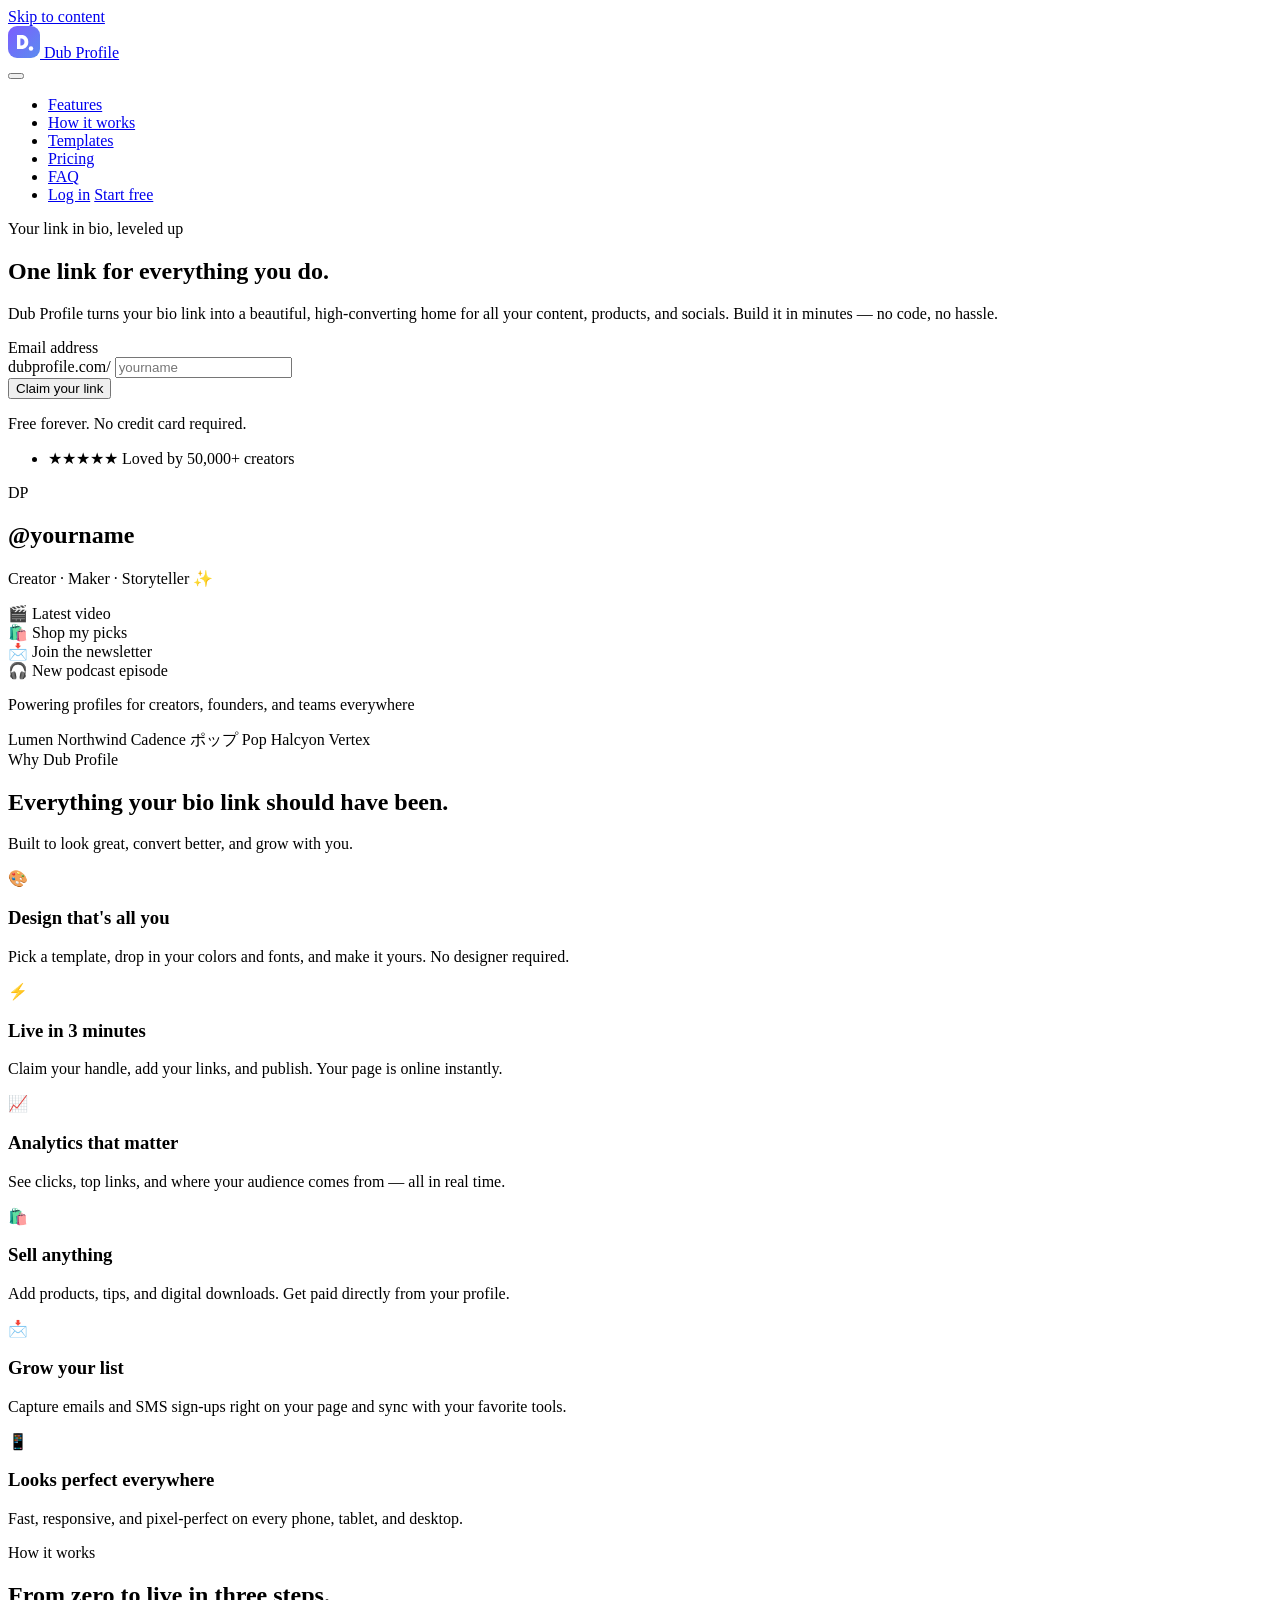
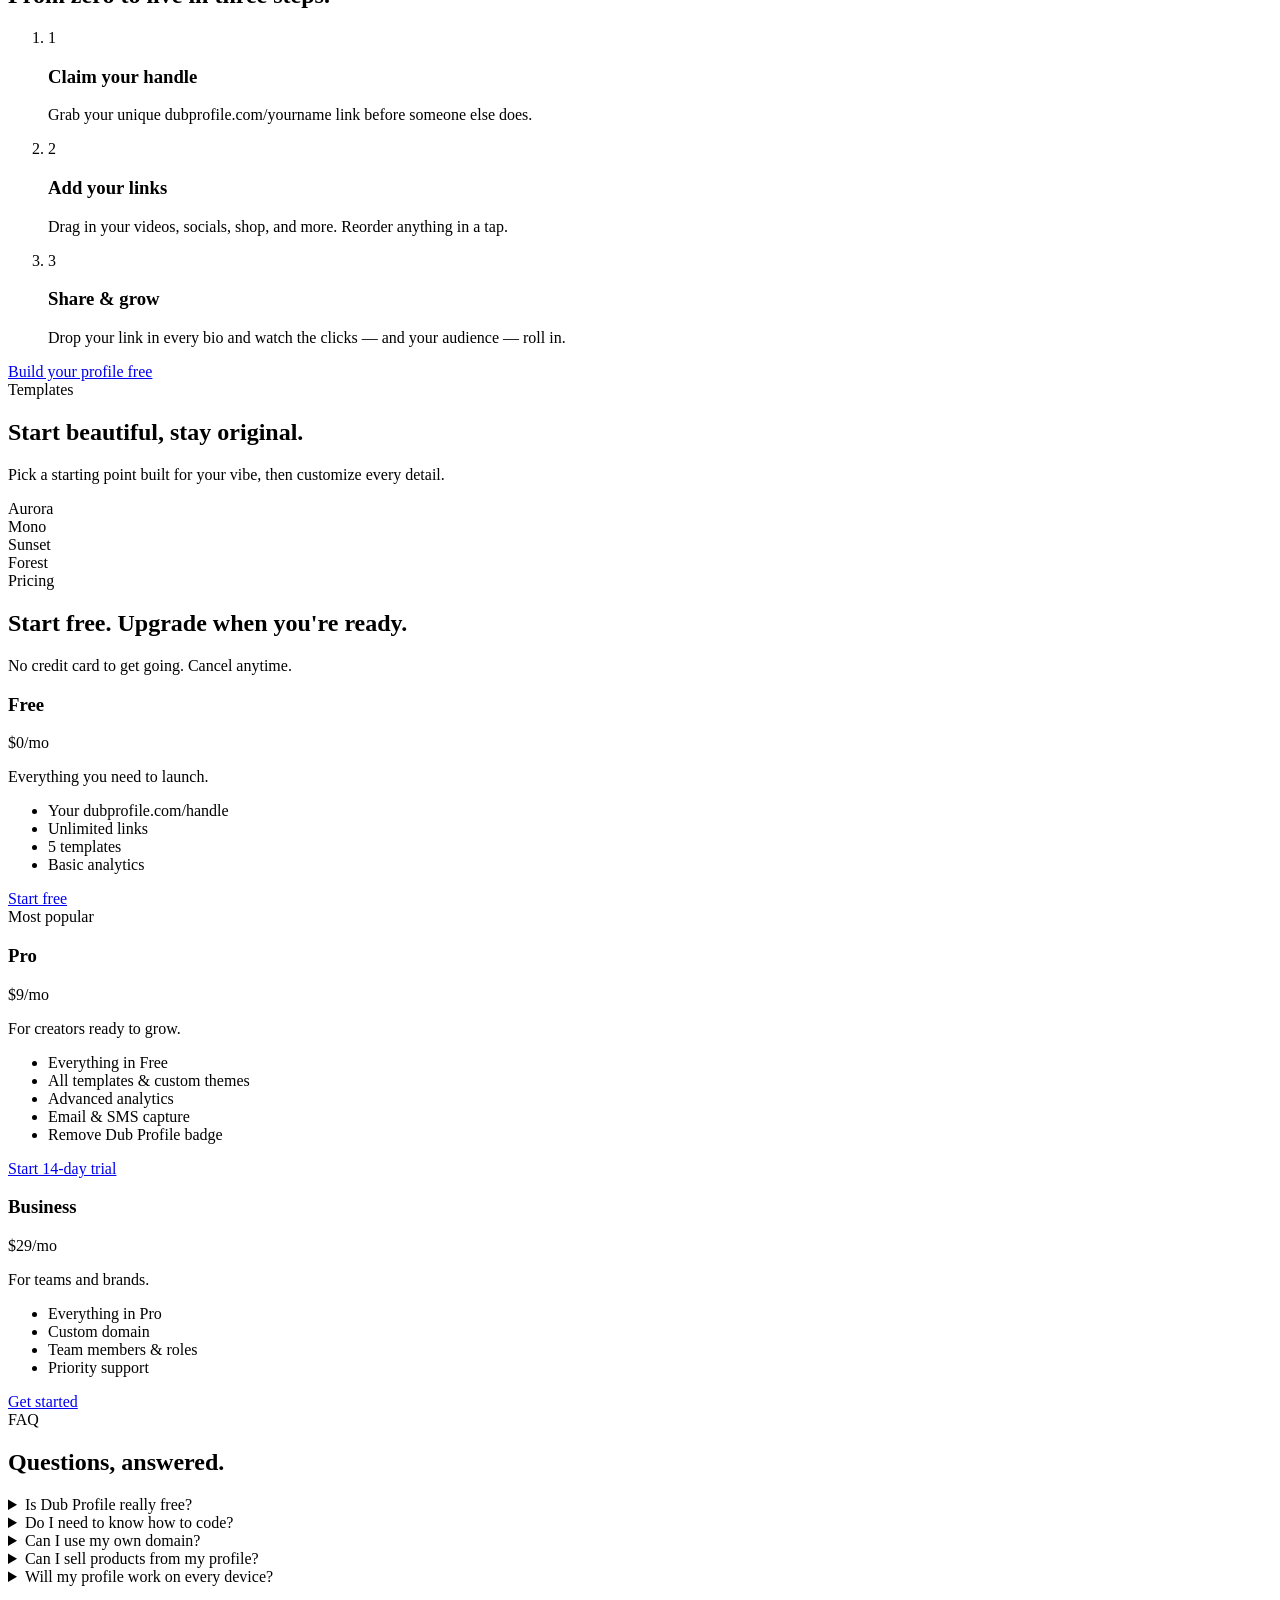
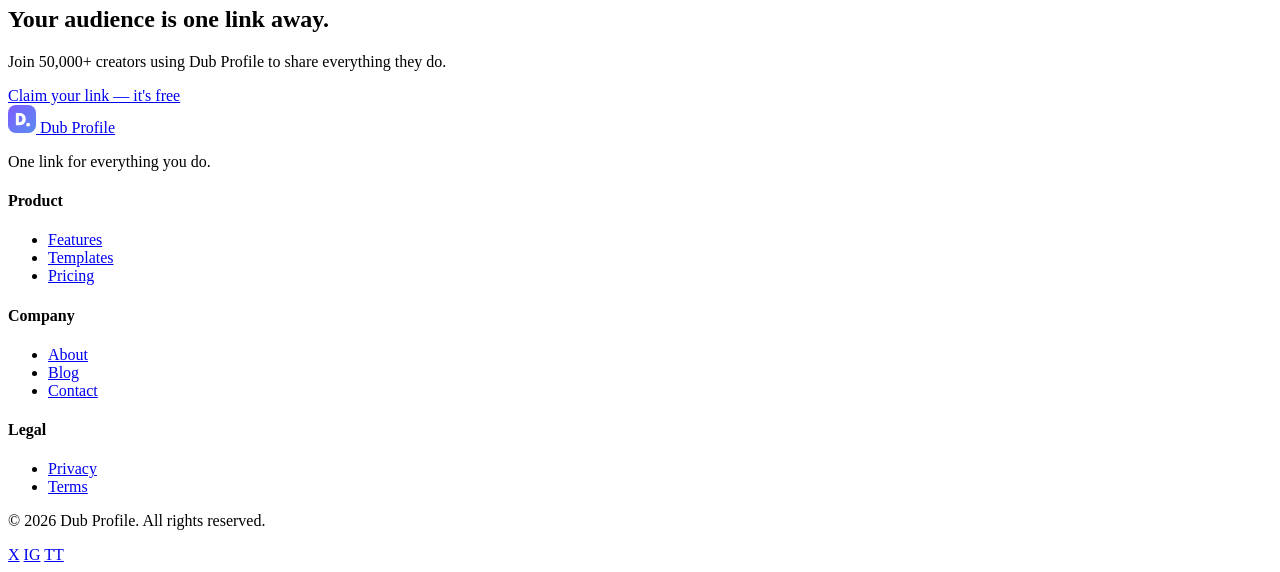
==== index.html @ aa51bda1 "Add initial landing page scaffold for Dub Profile" ====
<!DOCTYPE html>
<html lang="en">
<head>
  <meta charset="UTF-8" />
  <meta name="viewport" content="width=device-width, initial-scale=1.0" />
  <title>Dub Profile — One link for everything you do</title>
  <meta name="description" content="Dub Profile is the link-in-bio that does more. Build a beautiful, shareable profile page in minutes, connect all your links, and grow your audience. Start free." />

  <!-- Open Graph / social sharing -->
  <meta property="og:type" content="website" />
  <meta property="og:title" content="Dub Profile — One link for everything you do" />
  <meta property="og:description" content="Build a beautiful, shareable profile page in minutes. Connect all your links, and grow your audience. Start free." />
  <meta property="og:url" content="https://dubprofile.com" />
  <meta property="og:site_name" content="Dub Profile" />
  <meta name="twitter:card" content="summary_large_image" />
  <meta name="twitter:title" content="Dub Profile — One link for everything you do" />
  <meta name="twitter:description" content="Build a beautiful, shareable profile page in minutes. Start free." />
  <meta name="theme-color" content="#7c5cff" />

  <link rel="icon" href="assets/favicon.svg" type="image/svg+xml" />
  <link rel="preconnect" href="https://fonts.googleapis.com" />
  <link rel="stylesheet" href="styles.css" />
</head>
<body>
  <a class="skip-link" href="#main">Skip to content</a>

  <!-- ===== Header ===== -->
  <header class="site-header" id="top">
    <div class="container header-inner">
      <a href="#top" class="brand" aria-label="Dub Profile home">
        <span class="brand-mark" aria-hidden="true">
          <svg viewBox="0 0 32 32" width="32" height="32" role="img" aria-hidden="true">
            <rect width="32" height="32" rx="9" fill="url(#g)"></rect>
            <path d="M9 9h4.4c4.1 0 6.9 2.7 6.9 7s-2.8 7-6.9 7H9V9zm4.2 10.6c2 0 3.3-1.4 3.3-3.6s-1.3-3.6-3.3-3.6h-.8v7.2h.8z" fill="#fff"></path>
            <circle cx="23" cy="22.5" r="2.2" fill="#fff"></circle>
            <defs>
              <linearGradient id="g" x1="0" y1="0" x2="32" y2="32" gradientUnits="userSpaceOnUse">
                <stop stop-color="#7c5cff"></stop>
                <stop offset="1" stop-color="#5b8def"></stop>
              </linearGradient>
            </defs>
          </svg>
        </span>
        <span class="brand-name">Dub Profile</span>
      </a>

      <nav class="main-nav" aria-label="Primary">
        <button class="nav-toggle" aria-expanded="false" aria-controls="nav-menu" aria-label="Toggle navigation">
          <span></span><span></span><span></span>
        </button>
        <ul id="nav-menu" class="nav-menu">
          <li><a href="#features">Features</a></li>
          <li><a href="#how">How it works</a></li>
          <li><a href="#templates">Templates</a></li>
          <li><a href="#pricing">Pricing</a></li>
          <li><a href="#faq">FAQ</a></li>
          <li class="nav-cta-group">
            <a href="#" class="btn btn-ghost">Log in</a>
            <a href="#signup" class="btn btn-primary">Start free</a>
          </li>
        </ul>
      </nav>
    </div>
  </header>

  <main id="main">
    <!-- ===== Hero ===== -->
    <section class="hero">
      <div class="container hero-grid">
        <div class="hero-copy">
          <span class="eyebrow">Your link in bio, leveled up</span>
          <h1>One link for <span class="grad-text">everything</span> you do.</h1>
          <p class="lead">
            Dub Profile turns your bio link into a beautiful, high-converting home
            for all your content, products, and socials. Build it in minutes —
            no code, no hassle.
          </p>

          <form class="hero-form" id="signup" novalidate>
            <label class="visually-hidden" for="hero-email">Email address</label>
            <div class="field-group">
              <span class="field-prefix">dubprofile.com/</span>
              <input id="hero-username" name="username" type="text" inputmode="text"
                     autocomplete="username" placeholder="yourname" aria-label="Choose your username" />
            </div>
            <button class="btn btn-primary btn-lg" type="submit">Claim your link</button>
            <p class="form-note" data-form-note role="status" aria-live="polite">Free forever. No credit card required.</p>
          </form>

          <ul class="hero-trust">
            <li>★★★★★ <span>Loved by 50,000+ creators</span></li>
          </ul>
        </div>

        <!-- Phone mockup -->
        <div class="hero-visual" aria-hidden="true">
          <div class="phone">
            <div class="phone-screen">
              <div class="profile-card">
                <div class="profile-avatar">DP</div>
                <h2 class="profile-name">@yourname</h2>
                <p class="profile-bio">Creator · Maker · Storyteller ✨</p>
                <div class="profile-socials">
                  <span></span><span></span><span></span><span></span>
                </div>
                <div class="profile-links">
                  <div class="profile-link">🎬 Latest video</div>
                  <div class="profile-link">🛍️ Shop my picks</div>
                  <div class="profile-link">📩 Join the newsletter</div>
                  <div class="profile-link">🎧 New podcast episode</div>
                </div>
              </div>
            </div>
          </div>
          <div class="blob blob-1"></div>
          <div class="blob blob-2"></div>
        </div>
      </div>
    </section>

    <!-- ===== Logos / social proof ===== -->
    <section class="logos">
      <div class="container">
        <p class="logos-label">Powering profiles for creators, founders, and teams everywhere</p>
        <div class="logos-row">
          <span class="logo-item">Lumen</span>
          <span class="logo-item">Northwind</span>
          <span class="logo-item">Cadence</span>
          <span class="logo-item">ポップ Pop</span>
          <span class="logo-item">Halcyon</span>
          <span class="logo-item">Vertex</span>
        </div>
      </div>
    </section>

    <!-- ===== Features ===== -->
    <section class="features section" id="features">
      <div class="container">
        <div class="section-head">
          <span class="eyebrow">Why Dub Profile</span>
          <h2>Everything your bio link should have been.</h2>
          <p class="section-sub">Built to look great, convert better, and grow with you.</p>
        </div>

        <div class="feature-grid">
          <article class="feature-card">
            <div class="feature-icon">🎨</div>
            <h3>Design that's all you</h3>
            <p>Pick a template, drop in your colors and fonts, and make it yours. No designer required.</p>
          </article>
          <article class="feature-card">
            <div class="feature-icon">⚡</div>
            <h3>Live in 3 minutes</h3>
            <p>Claim your handle, add your links, and publish. Your page is online instantly.</p>
          </article>
          <article class="feature-card">
            <div class="feature-icon">📈</div>
            <h3>Analytics that matter</h3>
            <p>See clicks, top links, and where your audience comes from — all in real time.</p>
          </article>
          <article class="feature-card">
            <div class="feature-icon">🛍️</div>
            <h3>Sell anything</h3>
            <p>Add products, tips, and digital downloads. Get paid directly from your profile.</p>
          </article>
          <article class="feature-card">
            <div class="feature-icon">📩</div>
            <h3>Grow your list</h3>
            <p>Capture emails and SMS sign-ups right on your page and sync with your favorite tools.</p>
          </article>
          <article class="feature-card">
            <div class="feature-icon">📱</div>
            <h3>Looks perfect everywhere</h3>
            <p>Fast, responsive, and pixel-perfect on every phone, tablet, and desktop.</p>
          </article>
        </div>
      </div>
    </section>

    <!-- ===== How it works ===== -->
    <section class="how section" id="how">
      <div class="container">
        <div class="section-head">
          <span class="eyebrow">How it works</span>
          <h2>From zero to live in three steps.</h2>
        </div>

        <ol class="steps">
          <li class="step">
            <div class="step-num">1</div>
            <h3>Claim your handle</h3>
            <p>Grab your unique dubprofile.com/yourname link before someone else does.</p>
          </li>
          <li class="step">
            <div class="step-num">2</div>
            <h3>Add your links</h3>
            <p>Drag in your videos, socials, shop, and more. Reorder anything in a tap.</p>
          </li>
          <li class="step">
            <div class="step-num">3</div>
            <h3>Share &amp; grow</h3>
            <p>Drop your link in every bio and watch the clicks — and your audience — roll in.</p>
          </li>
        </ol>

        <div class="how-cta">
          <a href="#signup" class="btn btn-primary btn-lg">Build your profile free</a>
        </div>
      </div>
    </section>

    <!-- ===== Templates ===== -->
    <section class="templates section" id="templates">
      <div class="container">
        <div class="section-head">
          <span class="eyebrow">Templates</span>
          <h2>Start beautiful, stay original.</h2>
          <p class="section-sub">Pick a starting point built for your vibe, then customize every detail.</p>
        </div>

        <div class="template-grid">
          <div class="template-card template-aurora">
            <div class="template-preview">
              <div class="t-avatar"></div>
              <div class="t-bar"></div><div class="t-bar"></div><div class="t-bar"></div>
            </div>
            <span class="template-name">Aurora</span>
          </div>
          <div class="template-card template-mono">
            <div class="template-preview">
              <div class="t-avatar"></div>
              <div class="t-bar"></div><div class="t-bar"></div><div class="t-bar"></div>
            </div>
            <span class="template-name">Mono</span>
          </div>
          <div class="template-card template-sunset">
            <div class="template-preview">
              <div class="t-avatar"></div>
              <div class="t-bar"></div><div class="t-bar"></div><div class="t-bar"></div>
            </div>
            <span class="template-name">Sunset</span>
          </div>
          <div class="template-card template-forest">
            <div class="template-preview">
              <div class="t-avatar"></div>
              <div class="t-bar"></div><div class="t-bar"></div><div class="t-bar"></div>
            </div>
            <span class="template-name">Forest</span>
          </div>
        </div>
      </div>
    </section>

    <!-- ===== Pricing ===== -->
    <section class="pricing section" id="pricing">
      <div class="container">
        <div class="section-head">
          <span class="eyebrow">Pricing</span>
          <h2>Start free. Upgrade when you're ready.</h2>
          <p class="section-sub">No credit card to get going. Cancel anytime.</p>
        </div>

        <div class="price-grid">
          <article class="price-card">
            <h3 class="price-name">Free</h3>
            <p class="price-amount"><span class="price-currency">$</span>0<span class="price-period">/mo</span></p>
            <p class="price-tag">Everything you need to launch.</p>
            <ul class="price-features">
              <li>Your dubprofile.com/handle</li>
              <li>Unlimited links</li>
              <li>5 templates</li>
              <li>Basic analytics</li>
            </ul>
            <a href="#signup" class="btn btn-outline btn-block">Start free</a>
          </article>

          <article class="price-card price-card--featured">
            <span class="price-badge">Most popular</span>
            <h3 class="price-name">Pro</h3>
            <p class="price-amount"><span class="price-currency">$</span>9<span class="price-period">/mo</span></p>
            <p class="price-tag">For creators ready to grow.</p>
            <ul class="price-features">
              <li>Everything in Free</li>
              <li>All templates &amp; custom themes</li>
              <li>Advanced analytics</li>
              <li>Email &amp; SMS capture</li>
              <li>Remove Dub Profile badge</li>
            </ul>
            <a href="#signup" class="btn btn-primary btn-block">Start 14-day trial</a>
          </article>

          <article class="price-card">
            <h3 class="price-name">Business</h3>
            <p class="price-amount"><span class="price-currency">$</span>29<span class="price-period">/mo</span></p>
            <p class="price-tag">For teams and brands.</p>
            <ul class="price-features">
              <li>Everything in Pro</li>
              <li>Custom domain</li>
              <li>Team members &amp; roles</li>
              <li>Priority support</li>
            </ul>
            <a href="#signup" class="btn btn-outline btn-block">Get started</a>
          </article>
        </div>
      </div>
    </section>

    <!-- ===== FAQ ===== -->
    <section class="faq section" id="faq">
      <div class="container narrow">
        <div class="section-head">
          <span class="eyebrow">FAQ</span>
          <h2>Questions, answered.</h2>
        </div>

        <div class="accordion">
          <details class="accordion-item">
            <summary>Is Dub Profile really free?</summary>
            <div class="accordion-body"><p>Yes. The Free plan is free forever and includes everything you need to publish a profile and start sharing your links. Upgrade only if you want advanced features.</p></div>
          </details>
          <details class="accordion-item">
            <summary>Do I need to know how to code?</summary>
            <div class="accordion-body"><p>Not at all. Dub Profile is fully visual — pick a template, add your links, and publish. If you can use social media, you can build a profile.</p></div>
          </details>
          <details class="accordion-item">
            <summary>Can I use my own domain?</summary>
            <div class="accordion-body"><p>Yes. Free and Pro profiles live at dubprofile.com/yourname, and the Business plan lets you connect a custom domain like links.yourbrand.com.</p></div>
          </details>
          <details class="accordion-item">
            <summary>Can I sell products from my profile?</summary>
            <div class="accordion-body"><p>Absolutely. Add products, tips, and digital downloads, and accept payments directly from your page.</p></div>
          </details>
          <details class="accordion-item">
            <summary>Will my profile work on every device?</summary>
            <div class="accordion-body"><p>Every Dub Profile page is responsive and loads fast on phones, tablets, and desktops — no extra work needed.</p></div>
          </details>
        </div>
      </div>
    </section>

    <!-- ===== Final CTA ===== -->
    <section class="cta-final">
      <div class="container">
        <div class="cta-card">
          <h2>Your audience is one link away.</h2>
          <p>Join 50,000+ creators using Dub Profile to share everything they do.</p>
          <a href="#signup" class="btn btn-light btn-lg">Claim your link — it's free</a>
        </div>
      </div>
    </section>
  </main>

  <!-- ===== Footer ===== -->
  <footer class="site-footer">
    <div class="container footer-grid">
      <div class="footer-brand">
        <a href="#top" class="brand">
          <span class="brand-mark" aria-hidden="true">
            <svg viewBox="0 0 32 32" width="28" height="28" aria-hidden="true">
              <rect width="32" height="32" rx="9" fill="url(#gf)"></rect>
              <path d="M9 9h4.4c4.1 0 6.9 2.7 6.9 7s-2.8 7-6.9 7H9V9zm4.2 10.6c2 0 3.3-1.4 3.3-3.6s-1.3-3.6-3.3-3.6h-.8v7.2h.8z" fill="#fff"></path>
              <circle cx="23" cy="22.5" r="2.2" fill="#fff"></circle>
              <defs>
                <linearGradient id="gf" x1="0" y1="0" x2="32" y2="32" gradientUnits="userSpaceOnUse">
                  <stop stop-color="#7c5cff"></stop>
                  <stop offset="1" stop-color="#5b8def"></stop>
                </linearGradient>
              </defs>
            </svg>
          </span>
          <span class="brand-name">Dub Profile</span>
        </a>
        <p class="footer-tagline">One link for everything you do.</p>
      </div>

      <nav class="footer-col" aria-label="Product">
        <h4>Product</h4>
        <ul>
          <li><a href="#features">Features</a></li>
          <li><a href="#templates">Templates</a></li>
          <li><a href="#pricing">Pricing</a></li>
        </ul>
      </nav>

      <nav class="footer-col" aria-label="Company">
        <h4>Company</h4>
        <ul>
          <li><a href="#">About</a></li>
          <li><a href="#">Blog</a></li>
          <li><a href="#">Contact</a></li>
        </ul>
      </nav>

      <nav class="footer-col" aria-label="Legal">
        <h4>Legal</h4>
        <ul>
          <li><a href="#">Privacy</a></li>
          <li><a href="#">Terms</a></li>
        </ul>
      </nav>
    </div>

    <div class="container footer-bottom">
      <p>&copy; <span data-year>2026</span> Dub Profile. All rights reserved.</p>
      <div class="footer-social">
        <a href="#" aria-label="Dub Profile on X">X</a>
        <a href="#" aria-label="Dub Profile on Instagram">IG</a>
        <a href="#" aria-label="Dub Profile on TikTok">TT</a>
      </div>
    </div>
  </footer>

  <script src="main.js" defer></script>
</body>
</html>
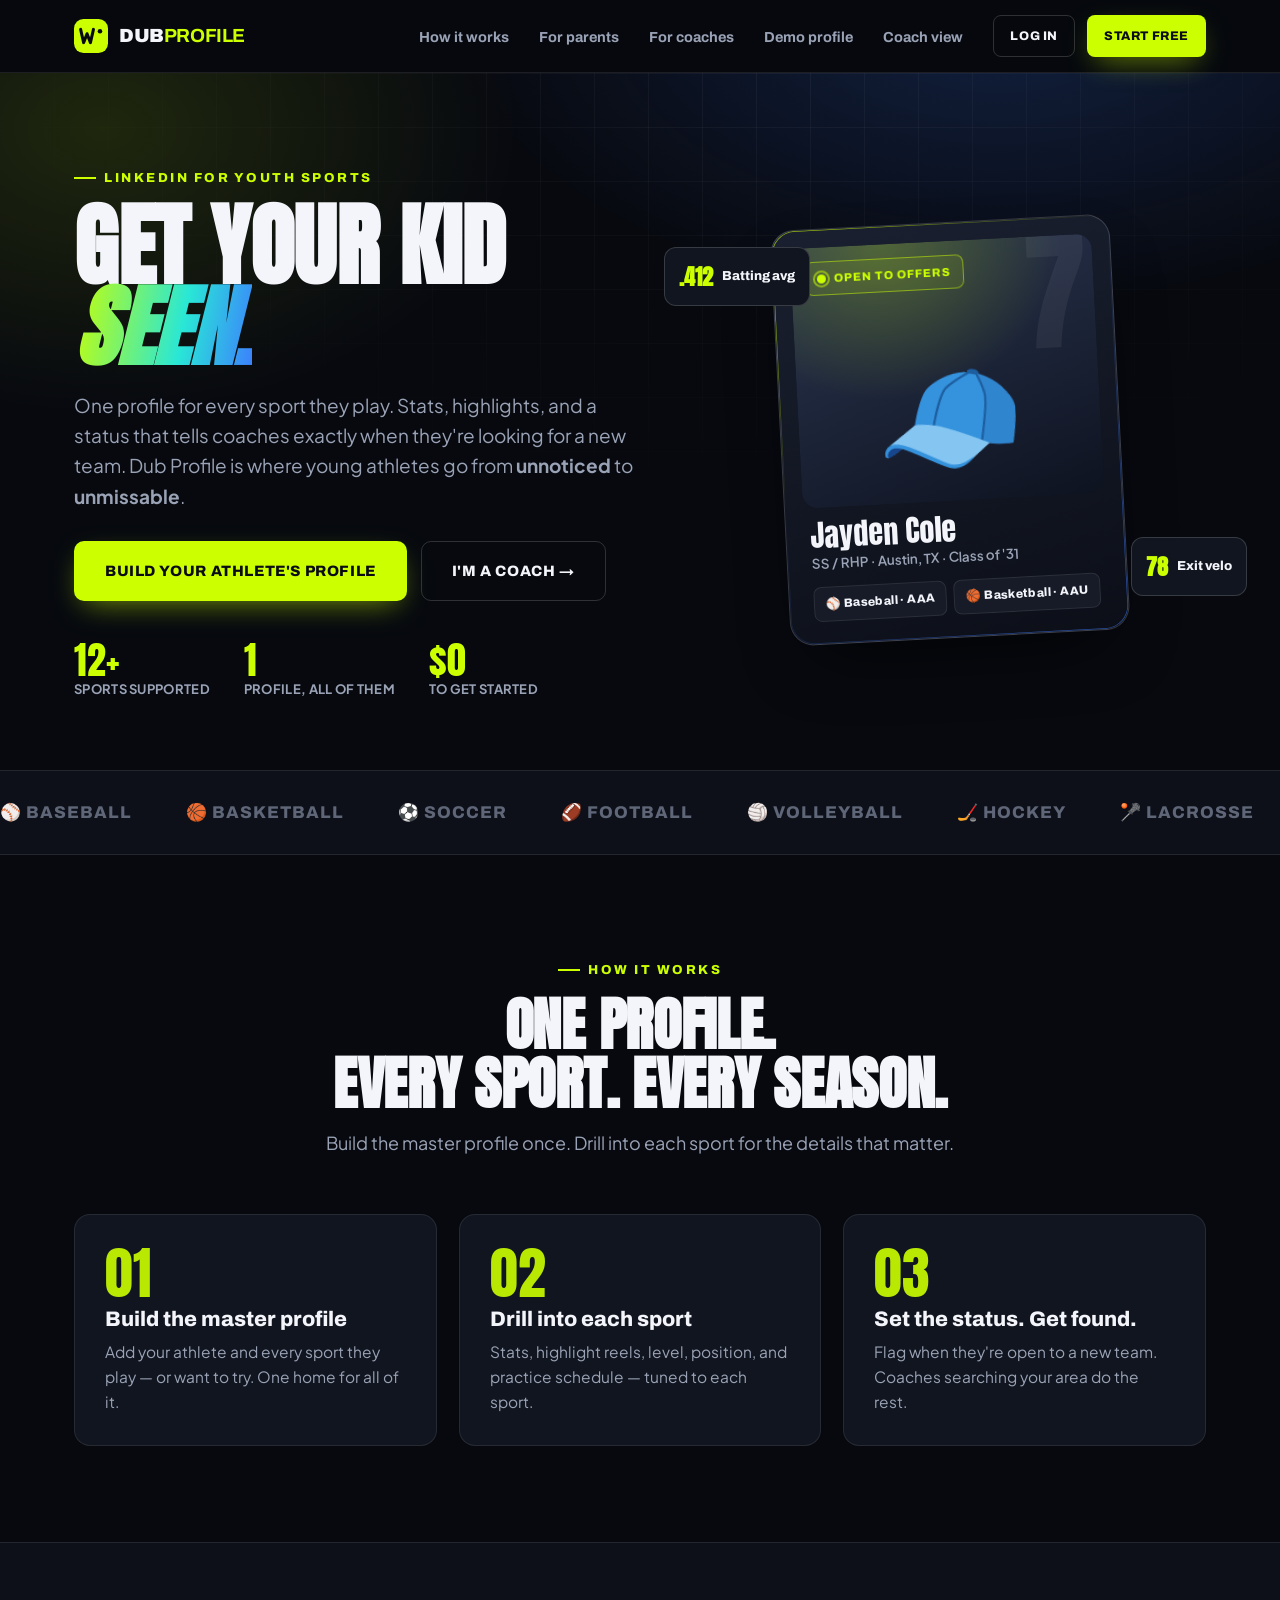
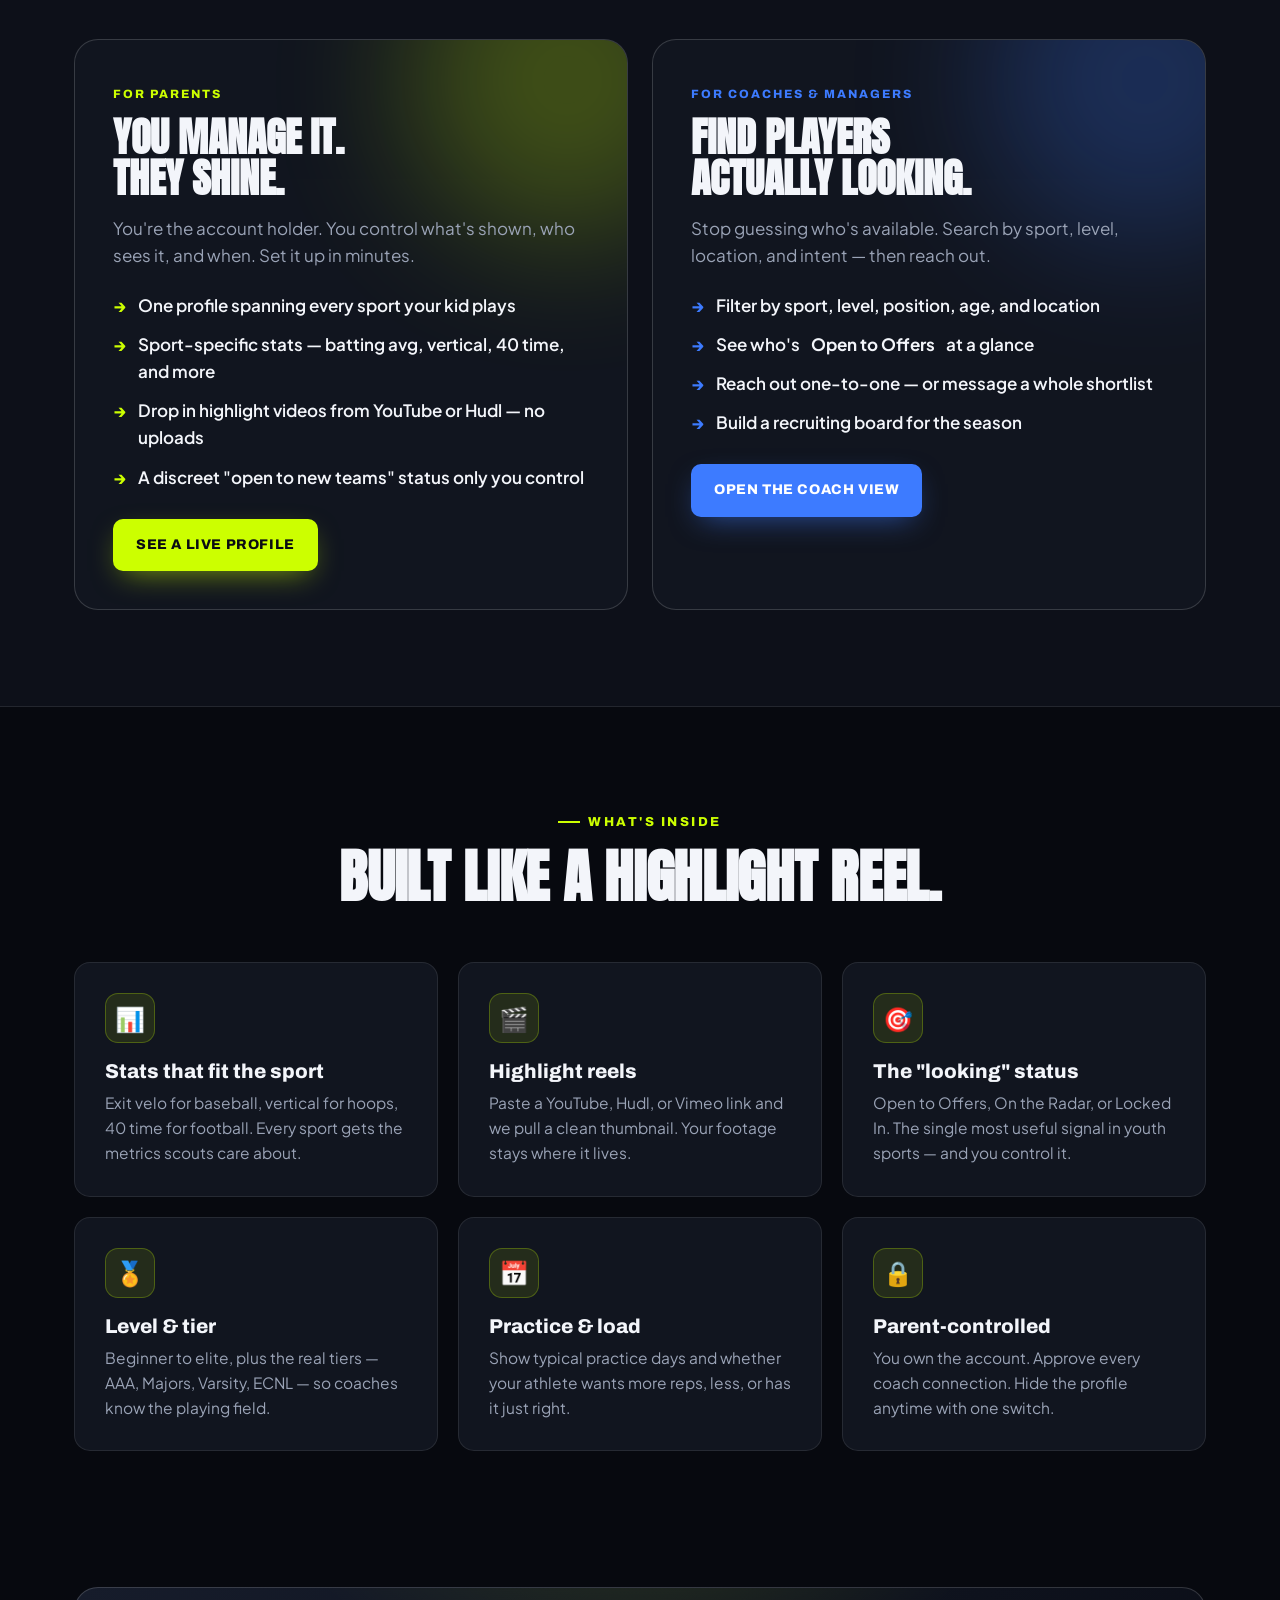
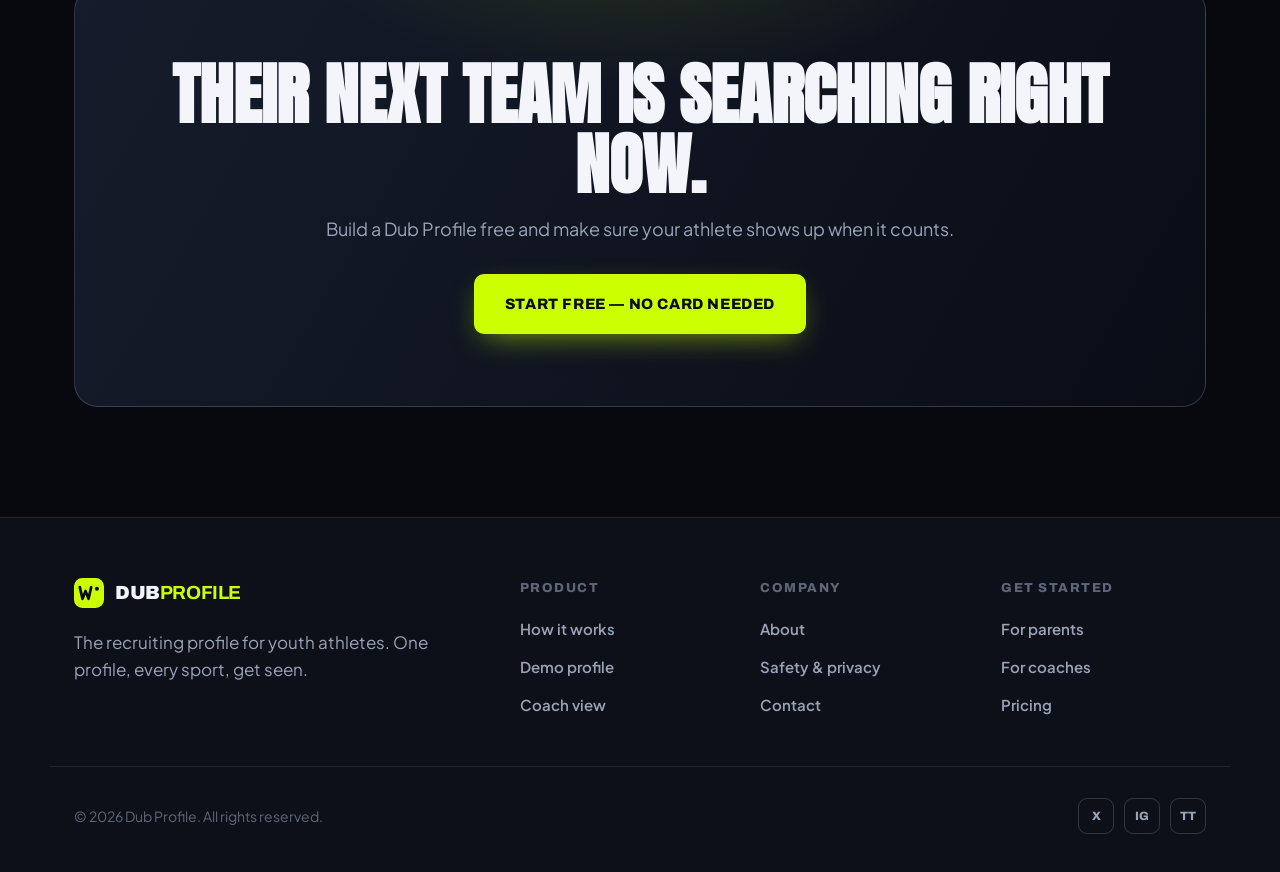
==== commit 0ab362e3: "Build Dub Profile site: youth-sports recruiting profiles - Marketing landing (parent + coach paths) " ====
--- a/index.html
+++ b/index.html
@@ -3,60 +3,46 @@
 <head>
   <meta charset="UTF-8" />
   <meta name="viewport" content="width=device-width, initial-scale=1.0" />
-  <title>Dub Profile — One link for everything you do</title>
-  <meta name="description" content="Dub Profile is the link-in-bio that does more. Build a beautiful, shareable profile page in minutes, connect all your links, and grow your audience. Start free." />
-
-  <!-- Open Graph / social sharing -->
+  <title>Dub Profile — The recruiting profile for youth athletes</title>
+  <meta name="description" content="Dub Profile is where young athletes get seen. Build one master profile across every sport your kid plays, show stats and highlights, and let coaches find players who are actually looking. Free to start." />
+
   <meta property="og:type" content="website" />
-  <meta property="og:title" content="Dub Profile — One link for everything you do" />
-  <meta property="og:description" content="Build a beautiful, shareable profile page in minutes. Connect all your links, and grow your audience. Start free." />
+  <meta property="og:title" content="Dub Profile — The recruiting profile for youth athletes" />
+  <meta property="og:description" content="One profile, every sport. Built for parents. Loved by coaches." />
   <meta property="og:url" content="https://dubprofile.com" />
   <meta property="og:site_name" content="Dub Profile" />
   <meta name="twitter:card" content="summary_large_image" />
-  <meta name="twitter:title" content="Dub Profile — One link for everything you do" />
-  <meta name="twitter:description" content="Build a beautiful, shareable profile page in minutes. Start free." />
-  <meta name="theme-color" content="#7c5cff" />
+  <meta name="theme-color" content="#07090f" />
 
   <link rel="icon" href="assets/favicon.svg" type="image/svg+xml" />
   <link rel="preconnect" href="https://fonts.googleapis.com" />
+  <link rel="preconnect" href="https://fonts.gstatic.com" crossorigin />
+  <link href="https://fonts.googleapis.com/css2?family=Anton&family=Archivo:wght@500;600;700;800;900&family=Plus+Jakarta+Sans:wght@400;500;600;700&display=swap" rel="stylesheet" />
   <link rel="stylesheet" href="styles.css" />
 </head>
 <body>
   <a class="skip-link" href="#main">Skip to content</a>
 
-  <!-- ===== Header ===== -->
   <header class="site-header" id="top">
     <div class="container header-inner">
-      <a href="#top" class="brand" aria-label="Dub Profile home">
+      <a href="index.html" class="brand" aria-label="Dub Profile home">
         <span class="brand-mark" aria-hidden="true">
-          <svg viewBox="0 0 32 32" width="32" height="32" role="img" aria-hidden="true">
-            <rect width="32" height="32" rx="9" fill="url(#g)"></rect>
-            <path d="M9 9h4.4c4.1 0 6.9 2.7 6.9 7s-2.8 7-6.9 7H9V9zm4.2 10.6c2 0 3.3-1.4 3.3-3.6s-1.3-3.6-3.3-3.6h-.8v7.2h.8z" fill="#fff"></path>
-            <circle cx="23" cy="22.5" r="2.2" fill="#fff"></circle>
-            <defs>
-              <linearGradient id="g" x1="0" y1="0" x2="32" y2="32" gradientUnits="userSpaceOnUse">
-                <stop stop-color="#7c5cff"></stop>
-                <stop offset="1" stop-color="#5b8def"></stop>
-              </linearGradient>
-            </defs>
-          </svg>
+          <svg viewBox="0 0 36 36" width="34" height="34"><rect width="36" height="36" rx="10" fill="url(#g)"/><path d="M7 11l3.2 14 3.6-9.4L17.4 25 20.6 11" fill="none" stroke="#07090f" stroke-width="3.2" stroke-linecap="round" stroke-linejoin="round"/><circle cx="27.5" cy="13" r="2.4" fill="#07090f"/><defs><linearGradient id="g" x1="0" y1="0" x2="36" y2="36"><stop stop-color="#ccff00"/><stop offset="1" stop-color="#9fd000"/></linearGradient></defs></svg>
         </span>
-        <span class="brand-name">Dub Profile</span>
+        <span class="brand-name">DUB<b>PROFILE</b></span>
       </a>
 
       <nav class="main-nav" aria-label="Primary">
-        <button class="nav-toggle" aria-expanded="false" aria-controls="nav-menu" aria-label="Toggle navigation">
-          <span></span><span></span><span></span>
-        </button>
+        <button class="nav-toggle" aria-expanded="false" aria-controls="nav-menu" aria-label="Toggle navigation"><span></span><span></span><span></span></button>
         <ul id="nav-menu" class="nav-menu">
-          <li><a href="#features">Features</a></li>
           <li><a href="#how">How it works</a></li>
-          <li><a href="#templates">Templates</a></li>
-          <li><a href="#pricing">Pricing</a></li>
-          <li><a href="#faq">FAQ</a></li>
+          <li><a href="#parents">For parents</a></li>
+          <li><a href="#coaches">For coaches</a></li>
+          <li><a href="athlete.html">Demo profile</a></li>
+          <li><a href="discover.html">Coach view</a></li>
           <li class="nav-cta-group">
-            <a href="#" class="btn btn-ghost">Log in</a>
-            <a href="#signup" class="btn btn-primary">Start free</a>
+            <a href="#" class="btn btn-ghost btn-sm">Log in</a>
+            <a href="#start" class="btn btn-primary btn-sm">Start free</a>
           </li>
         </ul>
       </nav>
@@ -66,274 +52,126 @@
   <main id="main">
     <!-- ===== Hero ===== -->
     <section class="hero">
+      <div class="grid-overlay" aria-hidden="true"></div>
       <div class="container hero-grid">
-        <div class="hero-copy">
-          <span class="eyebrow">Your link in bio, leveled up</span>
-          <h1>One link for <span class="grad-text">everything</span> you do.</h1>
+        <div class="hero-copy" data-reveal>
+          <span class="eyebrow">LinkedIn for youth sports</span>
+          <h1>Get your kid <em class="grad-text">seen.</em></h1>
           <p class="lead">
-            Dub Profile turns your bio link into a beautiful, high-converting home
-            for all your content, products, and socials. Build it in minutes —
-            no code, no hassle.
+            One profile for every sport they play. Stats, highlights, and a status that
+            tells coaches exactly when they're looking for a new team. Dub Profile is where
+            young athletes go from <strong>unnoticed</strong> to <strong>unmissable</strong>.
           </p>
-
-          <form class="hero-form" id="signup" novalidate>
-            <label class="visually-hidden" for="hero-email">Email address</label>
-            <div class="field-group">
-              <span class="field-prefix">dubprofile.com/</span>
-              <input id="hero-username" name="username" type="text" inputmode="text"
-                     autocomplete="username" placeholder="yourname" aria-label="Choose your username" />
+          <div class="hero-actions" id="start">
+            <a href="athlete.html" class="btn btn-primary btn-lg">Build your athlete's profile</a>
+            <a href="discover.html" class="btn btn-ghost btn-lg">I'm a coach →</a>
+          </div>
+          <div class="hero-stats">
+            <div class="hero-stat"><div class="num">12+</div><div class="lbl">Sports supported</div></div>
+            <div class="hero-stat"><div class="num">1</div><div class="lbl">Profile, all of them</div></div>
+            <div class="hero-stat"><div class="num">$0</div><div class="lbl">To get started</div></div>
+          </div>
+        </div>
+
+        <div class="hero-visual" data-reveal>
+          <div class="acard">
+            <div class="acard-photo">
+              <span class="jersey-no">7</span>
+              <span class="acard-status"><span class="status-tag status-open"><span class="dot"></span>Open to Offers</span></span>
+              <span class="silhouette">🧢</span>
             </div>
-            <button class="btn btn-primary btn-lg" type="submit">Claim your link</button>
-            <p class="form-note" data-form-note role="status" aria-live="polite">Free forever. No credit card required.</p>
-          </form>
-
-          <ul class="hero-trust">
-            <li>★★★★★ <span>Loved by 50,000+ creators</span></li>
-          </ul>
-        </div>
-
-        <!-- Phone mockup -->
-        <div class="hero-visual" aria-hidden="true">
-          <div class="phone">
-            <div class="phone-screen">
-              <div class="profile-card">
-                <div class="profile-avatar">DP</div>
-                <h2 class="profile-name">@yourname</h2>
-                <p class="profile-bio">Creator · Maker · Storyteller ✨</p>
-                <div class="profile-socials">
-                  <span></span><span></span><span></span><span></span>
-                </div>
-                <div class="profile-links">
-                  <div class="profile-link">🎬 Latest video</div>
-                  <div class="profile-link">🛍️ Shop my picks</div>
-                  <div class="profile-link">📩 Join the newsletter</div>
-                  <div class="profile-link">🎧 New podcast episode</div>
-                </div>
+            <div class="acard-body">
+              <div class="acard-name">Jayden Cole</div>
+              <div class="acard-meta">SS / RHP · Austin, TX · Class of '31</div>
+              <div class="acard-chips">
+                <span class="sport-chip">⚾ Baseball · AAA</span>
+                <span class="sport-chip">🏀 Basketball · AAU</span>
               </div>
             </div>
           </div>
-          <div class="blob blob-1"></div>
-          <div class="blob blob-2"></div>
-        </div>
-      </div>
-    </section>
-
-    <!-- ===== Logos / social proof ===== -->
-    <section class="logos">
-      <div class="container">
-        <p class="logos-label">Powering profiles for creators, founders, and teams everywhere</p>
-        <div class="logos-row">
-          <span class="logo-item">Lumen</span>
-          <span class="logo-item">Northwind</span>
-          <span class="logo-item">Cadence</span>
-          <span class="logo-item">ポップ Pop</span>
-          <span class="logo-item">Halcyon</span>
-          <span class="logo-item">Vertex</span>
+          <div class="floaty floaty-1"><span class="big">.412</span> Batting avg</div>
+          <div class="floaty floaty-2"><span class="big">78</span> Exit velo</div>
+        </div>
+      </div>
+    </section>
+
+    <!-- ===== Marquee ===== -->
+    <div class="marquee-wrap" aria-hidden="true">
+      <div class="marquee">
+        <span>⚾ Baseball</span><span>🏀 Basketball</span><span>⚽ Soccer</span><span>🏈 Football</span>
+        <span>🏐 Volleyball</span><span>🏒 Hockey</span><span>🥍 Lacrosse</span><span>🎾 Tennis</span>
+        <span>🏊 Swim</span><span>🏃 Track</span><span>🤼 Wrestling</span><span>⛳ Golf</span>
+        <span>⚾ Baseball</span><span>🏀 Basketball</span><span>⚽ Soccer</span><span>🏈 Football</span>
+        <span>🏐 Volleyball</span><span>🏒 Hockey</span><span>🥍 Lacrosse</span><span>🎾 Tennis</span>
+        <span>🏊 Swim</span><span>🏃 Track</span><span>🤼 Wrestling</span><span>⛳ Golf</span>
+      </div>
+    </div>
+
+    <!-- ===== How it works ===== -->
+    <section class="section" id="how">
+      <div class="container">
+        <div class="section-head" data-reveal>
+          <span class="eyebrow">How it works</span>
+          <h2>One profile.<br>Every sport. Every season.</h2>
+          <p class="section-sub">Build the master profile once. Drill into each sport for the details that matter.</p>
+        </div>
+        <ol class="steps">
+          <li class="step" data-reveal><div class="step-num">01</div><h3>Build the master profile</h3><p>Add your athlete and every sport they play — or want to try. One home for all of it.</p></li>
+          <li class="step" data-reveal><div class="step-num">02</div><h3>Drill into each sport</h3><p>Stats, highlight reels, level, position, and practice schedule — tuned to each sport.</p></li>
+          <li class="step" data-reveal><div class="step-num">03</div><h3>Set the status. Get found.</h3><p>Flag when they're open to a new team. Coaches searching your area do the rest.</p></li>
+        </ol>
+      </div>
+    </section>
+
+    <!-- ===== Two paths ===== -->
+    <section class="section section-alt">
+      <div class="container">
+        <div class="split">
+          <div class="path-card" id="parents" data-reveal>
+            <span class="glow" aria-hidden="true"></span>
+            <span class="tag">For parents</span>
+            <h3>You manage it.<br>They shine.</h3>
+            <p>You're the account holder. You control what's shown, who sees it, and when. Set it up in minutes.</p>
+            <ul class="path-list">
+              <li>One profile spanning every sport your kid plays</li>
+              <li>Sport-specific stats — batting avg, vertical, 40 time, and more</li>
+              <li>Drop in highlight videos from YouTube or Hudl — no uploads</li>
+              <li>A discreet "open to new teams" status only you control</li>
+            </ul>
+            <a href="athlete.html" class="btn btn-primary">See a live profile</a>
+          </div>
+
+          <div class="path-card coach" id="coaches" data-reveal>
+            <span class="glow" aria-hidden="true"></span>
+            <span class="tag">For coaches &amp; managers</span>
+            <h3>Find players<br>actually looking.</h3>
+            <p>Stop guessing who's available. Search by sport, level, location, and intent — then reach out.</p>
+            <ul class="path-list">
+              <li>Filter by sport, level, position, age, and location</li>
+              <li>See who's <strong>Open to Offers</strong> at a glance</li>
+              <li>Reach out one-to-one — or message a whole shortlist</li>
+              <li>Build a recruiting board for the season</li>
+            </ul>
+            <a href="discover.html" class="btn btn-blue">Open the coach view</a>
+          </div>
         </div>
       </div>
     </section>
 
     <!-- ===== Features ===== -->
-    <section class="features section" id="features">
-      <div class="container">
-        <div class="section-head">
-          <span class="eyebrow">Why Dub Profile</span>
-          <h2>Everything your bio link should have been.</h2>
-          <p class="section-sub">Built to look great, convert better, and grow with you.</p>
-        </div>
-
+    <section class="section">
+      <div class="container">
+        <div class="section-head" data-reveal>
+          <span class="eyebrow">What's inside</span>
+          <h2>Built like a highlight reel.</h2>
+        </div>
         <div class="feature-grid">
-          <article class="feature-card">
-            <div class="feature-icon">🎨</div>
-            <h3>Design that's all you</h3>
-            <p>Pick a template, drop in your colors and fonts, and make it yours. No designer required.</p>
-          </article>
-          <article class="feature-card">
-            <div class="feature-icon">⚡</div>
-            <h3>Live in 3 minutes</h3>
-            <p>Claim your handle, add your links, and publish. Your page is online instantly.</p>
-          </article>
-          <article class="feature-card">
-            <div class="feature-icon">📈</div>
-            <h3>Analytics that matter</h3>
-            <p>See clicks, top links, and where your audience comes from — all in real time.</p>
-          </article>
-          <article class="feature-card">
-            <div class="feature-icon">🛍️</div>
-            <h3>Sell anything</h3>
-            <p>Add products, tips, and digital downloads. Get paid directly from your profile.</p>
-          </article>
-          <article class="feature-card">
-            <div class="feature-icon">📩</div>
-            <h3>Grow your list</h3>
-            <p>Capture emails and SMS sign-ups right on your page and sync with your favorite tools.</p>
-          </article>
-          <article class="feature-card">
-            <div class="feature-icon">📱</div>
-            <h3>Looks perfect everywhere</h3>
-            <p>Fast, responsive, and pixel-perfect on every phone, tablet, and desktop.</p>
-          </article>
-        </div>
-      </div>
-    </section>
-
-    <!-- ===== How it works ===== -->
-    <section class="how section" id="how">
-      <div class="container">
-        <div class="section-head">
-          <span class="eyebrow">How it works</span>
-          <h2>From zero to live in three steps.</h2>
-        </div>
-
-        <ol class="steps">
-          <li class="step">
-            <div class="step-num">1</div>
-            <h3>Claim your handle</h3>
-            <p>Grab your unique dubprofile.com/yourname link before someone else does.</p>
-          </li>
-          <li class="step">
-            <div class="step-num">2</div>
-            <h3>Add your links</h3>
-            <p>Drag in your videos, socials, shop, and more. Reorder anything in a tap.</p>
-          </li>
-          <li class="step">
-            <div class="step-num">3</div>
-            <h3>Share &amp; grow</h3>
-            <p>Drop your link in every bio and watch the clicks — and your audience — roll in.</p>
-          </li>
-        </ol>
-
-        <div class="how-cta">
-          <a href="#signup" class="btn btn-primary btn-lg">Build your profile free</a>
-        </div>
-      </div>
-    </section>
-
-    <!-- ===== Templates ===== -->
-    <section class="templates section" id="templates">
-      <div class="container">
-        <div class="section-head">
-          <span class="eyebrow">Templates</span>
-          <h2>Start beautiful, stay original.</h2>
-          <p class="section-sub">Pick a starting point built for your vibe, then customize every detail.</p>
-        </div>
-
-        <div class="template-grid">
-          <div class="template-card template-aurora">
-            <div class="template-preview">
-              <div class="t-avatar"></div>
-              <div class="t-bar"></div><div class="t-bar"></div><div class="t-bar"></div>
-            </div>
-            <span class="template-name">Aurora</span>
-          </div>
-          <div class="template-card template-mono">
-            <div class="template-preview">
-              <div class="t-avatar"></div>
-              <div class="t-bar"></div><div class="t-bar"></div><div class="t-bar"></div>
-            </div>
-            <span class="template-name">Mono</span>
-          </div>
-          <div class="template-card template-sunset">
-            <div class="template-preview">
-              <div class="t-avatar"></div>
-              <div class="t-bar"></div><div class="t-bar"></div><div class="t-bar"></div>
-            </div>
-            <span class="template-name">Sunset</span>
-          </div>
-          <div class="template-card template-forest">
-            <div class="template-preview">
-              <div class="t-avatar"></div>
-              <div class="t-bar"></div><div class="t-bar"></div><div class="t-bar"></div>
-            </div>
-            <span class="template-name">Forest</span>
-          </div>
-        </div>
-      </div>
-    </section>
-
-    <!-- ===== Pricing ===== -->
-    <section class="pricing section" id="pricing">
-      <div class="container">
-        <div class="section-head">
-          <span class="eyebrow">Pricing</span>
-          <h2>Start free. Upgrade when you're ready.</h2>
-          <p class="section-sub">No credit card to get going. Cancel anytime.</p>
-        </div>
-
-        <div class="price-grid">
-          <article class="price-card">
-            <h3 class="price-name">Free</h3>
-            <p class="price-amount"><span class="price-currency">$</span>0<span class="price-period">/mo</span></p>
-            <p class="price-tag">Everything you need to launch.</p>
-            <ul class="price-features">
-              <li>Your dubprofile.com/handle</li>
-              <li>Unlimited links</li>
-              <li>5 templates</li>
-              <li>Basic analytics</li>
-            </ul>
-            <a href="#signup" class="btn btn-outline btn-block">Start free</a>
-          </article>
-
-          <article class="price-card price-card--featured">
-            <span class="price-badge">Most popular</span>
-            <h3 class="price-name">Pro</h3>
-            <p class="price-amount"><span class="price-currency">$</span>9<span class="price-period">/mo</span></p>
-            <p class="price-tag">For creators ready to grow.</p>
-            <ul class="price-features">
-              <li>Everything in Free</li>
-              <li>All templates &amp; custom themes</li>
-              <li>Advanced analytics</li>
-              <li>Email &amp; SMS capture</li>
-              <li>Remove Dub Profile badge</li>
-            </ul>
-            <a href="#signup" class="btn btn-primary btn-block">Start 14-day trial</a>
-          </article>
-
-          <article class="price-card">
-            <h3 class="price-name">Business</h3>
-            <p class="price-amount"><span class="price-currency">$</span>29<span class="price-period">/mo</span></p>
-            <p class="price-tag">For teams and brands.</p>
-            <ul class="price-features">
-              <li>Everything in Pro</li>
-              <li>Custom domain</li>
-              <li>Team members &amp; roles</li>
-              <li>Priority support</li>
-            </ul>
-            <a href="#signup" class="btn btn-outline btn-block">Get started</a>
-          </article>
-        </div>
-      </div>
-    </section>
-
-    <!-- ===== FAQ ===== -->
-    <section class="faq section" id="faq">
-      <div class="container narrow">
-        <div class="section-head">
-          <span class="eyebrow">FAQ</span>
-          <h2>Questions, answered.</h2>
-        </div>
-
-        <div class="accordion">
-          <details class="accordion-item">
-            <summary>Is Dub Profile really free?</summary>
-            <div class="accordion-body"><p>Yes. The Free plan is free forever and includes everything you need to publish a profile and start sharing your links. Upgrade only if you want advanced features.</p></div>
-          </details>
-          <details class="accordion-item">
-            <summary>Do I need to know how to code?</summary>
-            <div class="accordion-body"><p>Not at all. Dub Profile is fully visual — pick a template, add your links, and publish. If you can use social media, you can build a profile.</p></div>
-          </details>
-          <details class="accordion-item">
-            <summary>Can I use my own domain?</summary>
-            <div class="accordion-body"><p>Yes. Free and Pro profiles live at dubprofile.com/yourname, and the Business plan lets you connect a custom domain like links.yourbrand.com.</p></div>
-          </details>
-          <details class="accordion-item">
-            <summary>Can I sell products from my profile?</summary>
-            <div class="accordion-body"><p>Absolutely. Add products, tips, and digital downloads, and accept payments directly from your page.</p></div>
-          </details>
-          <details class="accordion-item">
-            <summary>Will my profile work on every device?</summary>
-            <div class="accordion-body"><p>Every Dub Profile page is responsive and loads fast on phones, tablets, and desktops — no extra work needed.</p></div>
-          </details>
+          <article class="feature-card" data-reveal><div class="feature-icon">📊</div><h3>Stats that fit the sport</h3><p>Exit velo for baseball, vertical for hoops, 40 time for football. Every sport gets the metrics scouts care about.</p></article>
+          <article class="feature-card" data-reveal><div class="feature-icon">🎬</div><h3>Highlight reels</h3><p>Paste a YouTube, Hudl, or Vimeo link and we pull a clean thumbnail. Your footage stays where it lives.</p></article>
+          <article class="feature-card" data-reveal><div class="feature-icon">🎯</div><h3>The "looking" status</h3><p>Open to Offers, On the Radar, or Locked In. The single most useful signal in youth sports — and you control it.</p></article>
+          <article class="feature-card" data-reveal><div class="feature-icon">🏅</div><h3>Level &amp; tier</h3><p>Beginner to elite, plus the real tiers — AAA, Majors, Varsity, ECNL — so coaches know the playing field.</p></article>
+          <article class="feature-card" data-reveal><div class="feature-icon">📅</div><h3>Practice &amp; load</h3><p>Show typical practice days and whether your athlete wants more reps, less, or has it just right.</p></article>
+          <article class="feature-card" data-reveal><div class="feature-icon">🔒</div><h3>Parent-controlled</h3><p>You own the account. Approve every coach connection. Hide the profile anytime with one switch.</p></article>
         </div>
       </div>
     </section>
@@ -341,75 +179,32 @@
     <!-- ===== Final CTA ===== -->
     <section class="cta-final">
       <div class="container">
-        <div class="cta-card">
-          <h2>Your audience is one link away.</h2>
-          <p>Join 50,000+ creators using Dub Profile to share everything they do.</p>
-          <a href="#signup" class="btn btn-light btn-lg">Claim your link — it's free</a>
+        <div class="cta-card" data-reveal>
+          <h2>Their next team is searching right now.</h2>
+          <p>Build a Dub Profile free and make sure your athlete shows up when it counts.</p>
+          <a href="athlete.html" class="btn btn-primary btn-lg">Start free — no card needed</a>
         </div>
       </div>
     </section>
   </main>
 
-  <!-- ===== Footer ===== -->
   <footer class="site-footer">
     <div class="container footer-grid">
       <div class="footer-brand">
-        <a href="#top" class="brand">
-          <span class="brand-mark" aria-hidden="true">
-            <svg viewBox="0 0 32 32" width="28" height="28" aria-hidden="true">
-              <rect width="32" height="32" rx="9" fill="url(#gf)"></rect>
-              <path d="M9 9h4.4c4.1 0 6.9 2.7 6.9 7s-2.8 7-6.9 7H9V9zm4.2 10.6c2 0 3.3-1.4 3.3-3.6s-1.3-3.6-3.3-3.6h-.8v7.2h.8z" fill="#fff"></path>
-              <circle cx="23" cy="22.5" r="2.2" fill="#fff"></circle>
-              <defs>
-                <linearGradient id="gf" x1="0" y1="0" x2="32" y2="32" gradientUnits="userSpaceOnUse">
-                  <stop stop-color="#7c5cff"></stop>
-                  <stop offset="1" stop-color="#5b8def"></stop>
-                </linearGradient>
-              </defs>
-            </svg>
-          </span>
-          <span class="brand-name">Dub Profile</span>
-        </a>
-        <p class="footer-tagline">One link for everything you do.</p>
-      </div>
-
-      <nav class="footer-col" aria-label="Product">
-        <h4>Product</h4>
-        <ul>
-          <li><a href="#features">Features</a></li>
-          <li><a href="#templates">Templates</a></li>
-          <li><a href="#pricing">Pricing</a></li>
-        </ul>
-      </nav>
-
-      <nav class="footer-col" aria-label="Company">
-        <h4>Company</h4>
-        <ul>
-          <li><a href="#">About</a></li>
-          <li><a href="#">Blog</a></li>
-          <li><a href="#">Contact</a></li>
-        </ul>
-      </nav>
-
-      <nav class="footer-col" aria-label="Legal">
-        <h4>Legal</h4>
-        <ul>
-          <li><a href="#">Privacy</a></li>
-          <li><a href="#">Terms</a></li>
-        </ul>
-      </nav>
-    </div>
-
+        <a href="index.html" class="brand"><span class="brand-mark" aria-hidden="true"><svg viewBox="0 0 36 36" width="30" height="30"><rect width="36" height="36" rx="10" fill="url(#gf)"/><path d="M7 11l3.2 14 3.6-9.4L17.4 25 20.6 11" fill="none" stroke="#07090f" stroke-width="3.2" stroke-linecap="round" stroke-linejoin="round"/><circle cx="27.5" cy="13" r="2.4" fill="#07090f"/><defs><linearGradient id="gf" x1="0" y1="0" x2="36" y2="36"><stop stop-color="#ccff00"/><stop offset="1" stop-color="#9fd000"/></linearGradient></defs></svg></span><span class="brand-name">DUB<b>PROFILE</b></span></a>
+        <p class="footer-tagline">The recruiting profile for youth athletes. One profile, every sport, get seen.</p>
+      </div>
+      <nav class="footer-col" aria-label="Product"><h4>Product</h4><ul><li><a href="#how">How it works</a></li><li><a href="athlete.html">Demo profile</a></li><li><a href="discover.html">Coach view</a></li></ul></nav>
+      <nav class="footer-col" aria-label="Company"><h4>Company</h4><ul><li><a href="#">About</a></li><li><a href="#">Safety &amp; privacy</a></li><li><a href="#">Contact</a></li></ul></nav>
+      <nav class="footer-col" aria-label="Get started"><h4>Get started</h4><ul><li><a href="athlete.html">For parents</a></li><li><a href="discover.html">For coaches</a></li><li><a href="#">Pricing</a></li></ul></nav>
+    </div>
     <div class="container footer-bottom">
       <p>&copy; <span data-year>2026</span> Dub Profile. All rights reserved.</p>
-      <div class="footer-social">
-        <a href="#" aria-label="Dub Profile on X">X</a>
-        <a href="#" aria-label="Dub Profile on Instagram">IG</a>
-        <a href="#" aria-label="Dub Profile on TikTok">TT</a>
-      </div>
+      <div class="footer-social"><a href="#" aria-label="X">X</a><a href="#" aria-label="Instagram">IG</a><a href="#" aria-label="TikTok">TT</a></div>
     </div>
   </footer>
 
-  <script src="main.js" defer></script>
+  <script src="data.js"></script>
+  <script src="app.js" defer></script>
 </body>
 </html>
--- a/styles.css
+++ b/styles.css
@@ -0,0 +1,630 @@
+/* ============================================================
+   DUB PROFILE — design system
+   Dark, electric, athletic. Trading-card energy.
+   ============================================================ */
+
+:root {
+  --bg:        #07090f;
+  --bg-2:      #0d1019;
+  --panel:     #11151f;
+  --panel-2:   #161b27;
+  --line:      rgba(255,255,255,.09);
+  --line-2:    rgba(255,255,255,.16);
+
+  --ink:       #f3f5fa;
+  --muted:     #9aa3b6;
+  --faint:     #5e6678;
+
+  --volt:      #ccff00;   /* signature win-green */
+  --volt-deep: #9fd000;
+  --blue:      #3d7bff;
+  --magenta:   #ff2e7e;
+  --cyan:      #29e7d6;
+
+  --r:    16px;
+  --r-sm: 9px;
+  --r-lg: 24px;
+
+  --maxw: 1180px;
+
+  --shadow:    0 30px 70px -30px rgba(0,0,0,.85);
+  --glow-volt: 0 0 0 1px rgba(204,255,0,.35), 0 12px 40px -10px rgba(204,255,0,.35);
+
+  --display: 'Anton', 'Arial Narrow', sans-serif;
+  --head:    'Archivo', system-ui, sans-serif;
+  --body:    'Plus Jakarta Sans', system-ui, -apple-system, sans-serif;
+}
+
+* { box-sizing: border-box; }
+
+html { scroll-behavior: smooth; scroll-padding-top: 90px; }
+
+body {
+  margin: 0;
+  background: var(--bg);
+  color: var(--ink);
+  font-family: var(--body);
+  font-size: 17px;
+  line-height: 1.6;
+  -webkit-font-smoothing: antialiased;
+  overflow-x: hidden;
+}
+
+img { max-width: 100%; display: block; }
+a { color: inherit; text-decoration: none; }
+
+.container { width: 100%; max-width: var(--maxw); margin: 0 auto; padding: 0 24px; }
+.container.narrow { max-width: 820px; }
+
+.visually-hidden,
+.skip-link:not(:focus) {
+  position: absolute; width: 1px; height: 1px; padding: 0; margin: -1px;
+  overflow: hidden; clip: rect(0 0 0 0); white-space: nowrap; border: 0;
+}
+.skip-link {
+  position: fixed; top: 12px; left: 12px; z-index: 999;
+  background: var(--volt); color: #000; padding: 10px 16px; border-radius: 6px;
+  font-weight: 800;
+}
+
+/* ---------- Typography ---------- */
+h1, h2, h3 { margin: 0; line-height: 1.02; }
+
+.display {
+  font-family: var(--display);
+  font-weight: 400;
+  text-transform: uppercase;
+  letter-spacing: .5px;
+  line-height: .92;
+}
+
+.eyebrow {
+  display: inline-flex; align-items: center; gap: 8px;
+  font-family: var(--head);
+  font-weight: 800;
+  font-size: 13px;
+  letter-spacing: 2.5px;
+  text-transform: uppercase;
+  color: var(--volt);
+}
+.eyebrow::before {
+  content: ""; width: 22px; height: 2px; background: var(--volt);
+}
+
+.grad-text {
+  background: linear-gradient(100deg, var(--volt), var(--cyan) 60%, var(--blue));
+  -webkit-background-clip: text; background-clip: text; color: transparent;
+}
+
+/* ---------- Buttons (sharp, athletic — no pills) ---------- */
+.btn {
+  --b: var(--ink);
+  display: inline-flex; align-items: center; justify-content: center; gap: 9px;
+  font-family: var(--head);
+  font-weight: 800;
+  font-size: 14px;
+  letter-spacing: .6px;
+  text-transform: uppercase;
+  padding: 14px 22px;
+  border-radius: 10px;
+  border: 1.5px solid transparent;
+  cursor: pointer;
+  transition: transform .12s ease, box-shadow .2s ease, background .2s ease, color .2s ease;
+  white-space: nowrap;
+}
+.btn:active { transform: translateY(1px); }
+
+.btn-primary {
+  background: var(--volt); color: #0a0c12;
+  box-shadow: 0 10px 30px -10px rgba(204,255,0,.6);
+}
+.btn-primary:hover { box-shadow: var(--glow-volt); transform: translateY(-2px); }
+
+.btn-blue { background: var(--blue); color: #fff; box-shadow: 0 10px 30px -10px rgba(61,123,255,.6); }
+.btn-blue:hover { transform: translateY(-2px); }
+
+.btn-ghost { background: transparent; color: var(--ink); border-color: var(--line-2); }
+.btn-ghost:hover { border-color: var(--volt); color: var(--volt); }
+
+.btn-outline { background: transparent; color: var(--ink); border-color: var(--line-2); }
+.btn-outline:hover { border-color: var(--ink); background: rgba(255,255,255,.04); }
+
+.btn-light { background: #fff; color: #0a0c12; }
+.btn-light:hover { transform: translateY(-2px); box-shadow: 0 16px 40px -14px rgba(255,255,255,.4); }
+
+.btn-lg { padding: 17px 30px; font-size: 15px; }
+.btn-sm { padding: 10px 16px; font-size: 12.5px; border-radius: 8px; }
+.btn-block { width: 100%; }
+
+/* ---------- Header ---------- */
+.site-header {
+  position: sticky; top: 0; z-index: 100;
+  background: rgba(7,9,15,.72);
+  backdrop-filter: blur(14px);
+  border-bottom: 1px solid var(--line);
+}
+.header-inner { display: flex; align-items: center; justify-content: space-between; height: 72px; }
+
+.brand { display: inline-flex; align-items: center; gap: 11px; font-family: var(--head); font-weight: 900; }
+.brand-mark { display: grid; place-items: center; }
+.brand-name { font-size: 19px; letter-spacing: -.4px; }
+.brand-name b { color: var(--volt); }
+
+.main-nav { display: flex; align-items: center; }
+.nav-menu { list-style: none; display: flex; align-items: center; gap: 30px; margin: 0; padding: 0; }
+.nav-menu a:not(.btn) {
+  font-family: var(--head); font-weight: 700; font-size: 14.5px; color: var(--muted);
+  transition: color .15s;
+}
+.nav-menu a:not(.btn):hover { color: var(--ink); }
+.nav-cta-group { display: flex; align-items: center; gap: 12px; }
+
+.nav-toggle { display: none; background: none; border: 0; cursor: pointer; padding: 8px; }
+.nav-toggle span { display: block; width: 24px; height: 2.5px; background: var(--ink); border-radius: 2px; margin: 5px 0; transition: .25s; }
+
+/* ---------- Hero ---------- */
+.hero { position: relative; padding: 86px 0 70px; overflow: hidden; }
+.hero::before {
+  content: ""; position: absolute; inset: 0; z-index: -2;
+  background:
+    radial-gradient(900px 480px at 78% -8%, rgba(61,123,255,.20), transparent 60%),
+    radial-gradient(760px 520px at 8% 8%, rgba(204,255,0,.12), transparent 55%);
+}
+.grid-overlay {
+  position: absolute; inset: 0; z-index: -1; opacity: .5;
+  background-image:
+    linear-gradient(var(--line) 1px, transparent 1px),
+    linear-gradient(90deg, var(--line) 1px, transparent 1px);
+  background-size: 54px 54px;
+  -webkit-mask-image: radial-gradient(1100px 600px at 60% 0%, #000, transparent 75%);
+          mask-image: radial-gradient(1100px 600px at 60% 0%, #000, transparent 75%);
+}
+
+.hero-grid { display: grid; grid-template-columns: 1.05fr .95fr; gap: 56px; align-items: center; }
+
+.hero h1 {
+  font-family: var(--display); text-transform: uppercase;
+  font-size: clamp(46px, 7vw, 92px); line-height: .9; letter-spacing: -.5px;
+  margin: 18px 0 0;
+}
+.hero h1 em { font-style: italic; }
+.hero .lead { font-size: 19px; color: var(--muted); max-width: 30em; margin: 22px 0 0; }
+
+.hero-actions { display: flex; flex-wrap: wrap; gap: 14px; margin-top: 30px; }
+
+.hero-stats { display: flex; gap: 34px; margin-top: 40px; flex-wrap: wrap; }
+.hero-stat .num { font-family: var(--display); font-size: 38px; color: var(--volt); line-height: 1; }
+.hero-stat .lbl { font-size: 13px; color: var(--muted); letter-spacing: .3px; text-transform: uppercase; font-weight: 700; }
+
+/* ---------- Athlete trading card (hero visual) ---------- */
+.hero-visual { position: relative; display: grid; place-items: center; }
+
+.acard {
+  position: relative; width: 340px; border-radius: var(--r-lg);
+  background: linear-gradient(165deg, #1a2030, #0c0f18);
+  border: 1px solid var(--line-2);
+  box-shadow: var(--shadow);
+  padding: 18px; transform: rotate(-3deg);
+  transition: transform .4s cubic-bezier(.2,.8,.2,1);
+}
+.hero-visual:hover .acard { transform: rotate(0); }
+.acard::before {
+  content: ""; position: absolute; inset: 0; border-radius: inherit; padding: 1px;
+  background: linear-gradient(140deg, rgba(204,255,0,.6), transparent 40%, rgba(61,123,255,.5));
+  -webkit-mask: linear-gradient(#000 0 0) content-box, linear-gradient(#000 0 0);
+  -webkit-mask-composite: xor; mask-composite: exclude; pointer-events: none;
+}
+.acard-photo {
+  height: 260px; border-radius: 16px; position: relative; overflow: hidden;
+  background:
+    radial-gradient(120% 120% at 30% 0%, rgba(204,255,0,.25), transparent 50%),
+    linear-gradient(160deg, #2a3550, #0e1320);
+  display: grid; place-items: end center;
+}
+.acard-photo .jersey-no {
+  position: absolute; top: -8px; right: 6px; font-family: var(--display);
+  font-size: 130px; color: rgba(255,255,255,.06); line-height: 1;
+}
+.acard-photo .silhouette { font-size: 120px; filter: grayscale(.2); margin-bottom: -6px; }
+.acard-status {
+  position: absolute; top: 14px; left: 14px;
+}
+
+.acard-body { padding: 14px 6px 4px; }
+.acard-name { font-family: var(--display); font-size: 30px; line-height: .9; }
+.acard-meta { color: var(--muted); font-size: 13.5px; font-weight: 600; margin-top: 4px; }
+.acard-chips { display: flex; gap: 7px; flex-wrap: wrap; margin-top: 12px; }
+
+.sport-chip {
+  display: inline-flex; align-items: center; gap: 6px;
+  font-family: var(--head); font-weight: 800; font-size: 12px; letter-spacing: .4px;
+  padding: 7px 11px; border-radius: 8px;
+  background: var(--panel-2); border: 1px solid var(--line); color: var(--ink);
+}
+
+.floaty {
+  position: absolute; background: var(--panel); border: 1px solid var(--line-2);
+  border-radius: 12px; padding: 11px 14px; box-shadow: var(--shadow);
+  font-family: var(--head); font-weight: 800; font-size: 13px;
+  display: flex; align-items: center; gap: 9px;
+}
+.floaty .big { font-family: var(--display); font-size: 22px; color: var(--volt); }
+.floaty-1 { top: 6%; left: -6%; }
+.floaty-2 { bottom: 10%; right: -8%; }
+
+/* ---------- Status tag (the signature feature) ---------- */
+.status-tag {
+  display: inline-flex; align-items: center; gap: 8px;
+  font-family: var(--head); font-weight: 800; font-size: 11.5px; letter-spacing: 1px;
+  text-transform: uppercase; padding: 7px 12px 7px 11px;
+  border-radius: 8px; border: 1px solid;
+  backdrop-filter: blur(4px);
+}
+.status-tag .dot { width: 9px; height: 9px; border-radius: 50%; position: relative; }
+.status-tag .dot::after {
+  content: ""; position: absolute; inset: -4px; border-radius: 50%;
+  border: 2px solid currentColor; opacity: .55; animation: pulse 1.8s ease-out infinite;
+}
+@keyframes pulse { 0% { transform: scale(.7); opacity: .7; } 100% { transform: scale(1.7); opacity: 0; } }
+
+.status-open    { color: var(--volt);    border-color: rgba(204,255,0,.5);  background: rgba(204,255,0,.08); }
+.status-open .dot    { background: var(--volt); }
+.status-radar   { color: var(--cyan);    border-color: rgba(41,231,214,.5); background: rgba(41,231,214,.08); }
+.status-radar .dot   { background: var(--cyan); }
+.status-locked  { color: var(--muted);   border-color: var(--line-2);        background: rgba(255,255,255,.03); }
+.status-locked .dot  { background: var(--faint); }
+.status-locked .dot::after { animation: none; }
+
+/* ---------- Sections ---------- */
+.section { padding: 96px 0; position: relative; }
+.section-alt { background: var(--bg-2); border-top: 1px solid var(--line); border-bottom: 1px solid var(--line); }
+
+.section-head { max-width: 720px; margin: 0 auto 56px; text-align: center; }
+.section-head.left { margin-left: 0; text-align: left; }
+.section-head h2 {
+  font-family: var(--display); text-transform: uppercase;
+  font-size: clamp(34px, 5vw, 58px); margin-top: 14px; letter-spacing: -.3px;
+}
+.section-sub { color: var(--muted); font-size: 18px; margin-top: 16px; }
+
+/* ---------- Marquee logos ---------- */
+.marquee-wrap { padding: 28px 0; border-top: 1px solid var(--line); border-bottom: 1px solid var(--line); background: var(--bg-2); overflow: hidden; }
+.marquee { display: flex; gap: 54px; white-space: nowrap; animation: scroll 28s linear infinite; width: max-content; }
+.marquee span { font-family: var(--head); font-weight: 800; font-size: 17px; color: var(--faint); letter-spacing: 1px; text-transform: uppercase; }
+@keyframes scroll { to { transform: translateX(-50%); } }
+
+/* ---------- Split: parents / coaches ---------- */
+.split { display: grid; grid-template-columns: 1fr 1fr; gap: 24px; }
+.path-card {
+  position: relative; padding: 38px; border-radius: var(--r-lg); overflow: hidden;
+  border: 1px solid var(--line-2); background: var(--panel);
+}
+.path-card .tag { font-family: var(--head); font-weight: 800; font-size: 12px; letter-spacing: 2px; text-transform: uppercase; color: var(--volt); }
+.path-card.coach .tag { color: var(--blue); }
+.path-card h3 { font-family: var(--display); font-size: 40px; text-transform: uppercase; margin: 12px 0 14px; }
+.path-card p { color: var(--muted); }
+.path-list { list-style: none; padding: 0; margin: 22px 0 28px; display: grid; gap: 12px; }
+.path-list li { display: flex; gap: 11px; align-items: flex-start; font-weight: 600; }
+.path-list li::before { content: "→"; color: var(--volt); font-weight: 900; }
+.path-card.coach .path-list li::before { color: var(--blue); }
+.path-card .glow { position: absolute; width: 320px; height: 320px; border-radius: 50%; filter: blur(70px); opacity: .25; z-index: 0; }
+.path-card .glow { background: var(--volt); top: -120px; right: -100px; }
+.path-card.coach .glow { background: var(--blue); }
+.path-card > * { position: relative; z-index: 1; }
+
+/* ---------- Feature grid ---------- */
+.feature-grid { display: grid; grid-template-columns: repeat(3, 1fr); gap: 20px; }
+.feature-card {
+  padding: 30px; border-radius: var(--r); background: var(--panel);
+  border: 1px solid var(--line); transition: border-color .2s, transform .2s, background .2s;
+}
+.feature-card:hover { border-color: var(--line-2); transform: translateY(-4px); background: var(--panel-2); }
+.feature-icon {
+  width: 50px; height: 50px; border-radius: 13px; display: grid; place-items: center;
+  font-size: 24px; background: rgba(204,255,0,.1); border: 1px solid rgba(204,255,0,.25); margin-bottom: 18px;
+}
+.feature-card h3 { font-family: var(--head); font-weight: 800; font-size: 20px; }
+.feature-card p { color: var(--muted); margin: 10px 0 0; font-size: 15.5px; }
+
+/* ---------- Steps ---------- */
+.steps { list-style: none; counter-reset: s; padding: 0; margin: 0; display: grid; grid-template-columns: repeat(3,1fr); gap: 22px; }
+.step { position: relative; padding: 30px; border-radius: var(--r); background: var(--panel); border: 1px solid var(--line); }
+.step-num { font-family: var(--display); font-size: 56px; color: var(--volt); line-height: 1; opacity: .9; }
+.step h3 { font-family: var(--head); font-weight: 800; font-size: 21px; margin: 8px 0 10px; }
+.step p { color: var(--muted); margin: 0; font-size: 15.5px; }
+
+/* ---------- Final CTA ---------- */
+.cta-final { padding: 40px 0 110px; }
+.cta-card {
+  position: relative; overflow: hidden; text-align: center;
+  padding: 72px 32px; border-radius: var(--r-lg);
+  background: linear-gradient(120deg, #161c2b, #0a0d16);
+  border: 1px solid var(--line-2);
+}
+.cta-card::after {
+  content: ""; position: absolute; inset: 0; z-index: 0; opacity: .5;
+  background: radial-gradient(600px 300px at 50% -20%, rgba(204,255,0,.25), transparent 60%);
+}
+.cta-card > * { position: relative; z-index: 1; }
+.cta-card h2 { font-family: var(--display); font-size: clamp(36px,5.5vw,68px); text-transform: uppercase; }
+.cta-card p { color: var(--muted); font-size: 18px; margin: 16px auto 30px; max-width: 36em; }
+
+/* ---------- Footer ---------- */
+.site-footer { border-top: 1px solid var(--line); background: var(--bg-2); padding: 60px 0 30px; }
+.footer-grid { display: grid; grid-template-columns: 2fr 1fr 1fr 1fr; gap: 36px; }
+.footer-tagline { color: var(--muted); margin: 14px 0 0; max-width: 24em; }
+.footer-col h4 { font-family: var(--head); font-weight: 800; font-size: 13px; letter-spacing: 1.5px; text-transform: uppercase; color: var(--faint); margin: 0 0 16px; }
+.footer-col ul { list-style: none; padding: 0; margin: 0; display: grid; gap: 11px; }
+.footer-col a { color: var(--muted); font-weight: 600; font-size: 15px; }
+.footer-col a:hover { color: var(--ink); }
+.footer-bottom { display: flex; justify-content: space-between; align-items: center; margin-top: 48px; padding-top: 24px; border-top: 1px solid var(--line); color: var(--faint); font-size: 14px; }
+.footer-social { display: flex; gap: 10px; }
+.footer-social a { width: 36px; height: 36px; display: grid; place-items: center; border: 1px solid var(--line-2); border-radius: 9px; font-family: var(--head); font-weight: 800; font-size: 12px; color: var(--muted); }
+.footer-social a:hover { border-color: var(--volt); color: var(--volt); }
+
+/* ============================================================
+   APP PAGES (athlete / sport / discover)
+   ============================================================ */
+.subnav { display: flex; align-items: center; gap: 14px; padding: 18px 0; color: var(--muted); font-weight: 700; font-size: 14px; }
+.subnav a { color: var(--muted); display: inline-flex; align-items: center; gap: 7px; }
+.subnav a:hover { color: var(--volt); }
+.crumb-sep { color: var(--faint); }
+
+/* Athlete master profile */
+.profile-hero { padding: 30px 0 10px; position: relative; }
+.profile-banner {
+  height: 200px; border-radius: var(--r-lg); position: relative; overflow: hidden;
+  background:
+    radial-gradient(110% 180% at 12% 0%, rgba(204,255,0,.30), transparent 45%),
+    radial-gradient(120% 160% at 95% 10%, rgba(61,123,255,.35), transparent 50%),
+    linear-gradient(120deg, #1b2236, #0a0e18);
+  border: 1px solid var(--line-2);
+}
+.profile-banner .watermark { position: absolute; right: 24px; bottom: -34px; font-family: var(--display); font-size: 200px; color: rgba(255,255,255,.05); line-height: 1; }
+
+.profile-id { display: flex; gap: 26px; align-items: flex-end; margin-top: -64px; padding: 0 8px; position: relative; z-index: 2; flex-wrap: wrap; }
+.profile-avatar {
+  width: 140px; height: 140px; border-radius: 22px; flex: 0 0 auto;
+  background: linear-gradient(160deg, #2b354f, #11151f);
+  border: 3px solid var(--bg); display: grid; place-items: center;
+  font-family: var(--display); font-size: 52px; color: var(--volt);
+  box-shadow: var(--shadow);
+}
+.profile-id-main { flex: 1 1 320px; padding-bottom: 6px; }
+.profile-id-main h1 { font-family: var(--display); font-size: clamp(40px,6vw,68px); text-transform: uppercase; line-height: .9; }
+.profile-id-meta { display: flex; flex-wrap: wrap; gap: 8px 18px; color: var(--muted); font-weight: 600; margin-top: 10px; }
+.profile-id-meta b { color: var(--ink); }
+.profile-id-actions { display: flex; gap: 12px; padding-bottom: 8px; flex-wrap: wrap; }
+
+.section-label { font-family: var(--head); font-weight: 800; letter-spacing: 1.5px; text-transform: uppercase; font-size: 13px; color: var(--faint); margin: 50px 0 18px; }
+
+/* Sport cards on master profile */
+.sport-grid { display: grid; grid-template-columns: repeat(auto-fill, minmax(280px, 1fr)); gap: 20px; }
+.sportcard {
+  position: relative; display: block; border-radius: var(--r); overflow: hidden;
+  border: 1px solid var(--line-2); background: var(--panel);
+  transition: transform .2s, border-color .2s, box-shadow .2s; text-align: left;
+}
+.sportcard:hover { transform: translateY(-5px); border-color: var(--volt); box-shadow: 0 24px 50px -24px rgba(204,255,0,.3); }
+.sportcard-top {
+  height: 132px; position: relative; display: flex; align-items: center; justify-content: center;
+  font-size: 58px;
+}
+.sportcard-fav { position: absolute; top: 12px; right: 14px; font-size: 20px; filter: drop-shadow(0 2px 6px rgba(0,0,0,.5)); }
+.sportcard-status { position: absolute; left: 14px; bottom: 14px; }
+.sportcard-body { padding: 18px; }
+.sportcard-body h3 { font-family: var(--display); font-size: 28px; text-transform: uppercase; }
+.sportcard-line { color: var(--muted); font-size: 14px; font-weight: 600; margin-top: 6px; display: flex; gap: 8px; flex-wrap: wrap; }
+.sportcard-line .lvl { color: var(--volt); }
+.sportcard-cta { display: flex; align-items: center; gap: 8px; margin-top: 16px; font-family: var(--head); font-weight: 800; font-size: 13px; text-transform: uppercase; letter-spacing: .5px; color: var(--ink); }
+.sportcard:hover .sportcard-cta { color: var(--volt); }
+.sportcard-cta .arrow { transition: transform .2s; }
+.sportcard:hover .sportcard-cta .arrow { transform: translateX(5px); }
+
+/* add-sport tile */
+.addcard {
+  border: 1.5px dashed var(--line-2); background: transparent; border-radius: var(--r);
+  display: grid; place-items: center; min-height: 280px; color: var(--muted);
+  font-family: var(--head); font-weight: 800; text-transform: uppercase; letter-spacing: .5px; cursor: pointer;
+  transition: border-color .2s, color .2s;
+}
+.addcard:hover { border-color: var(--volt); color: var(--volt); }
+.addcard .plus { font-size: 40px; line-height: 1; }
+
+/* Sport detail page */
+.sport-head { display: grid; grid-template-columns: 1fr auto; gap: 24px; align-items: center; padding: 22px 0 8px; }
+.sport-title { display: flex; align-items: center; gap: 18px; }
+.sport-emoji { font-size: 56px; }
+.sport-title h1 { font-family: var(--display); font-size: clamp(40px,6vw,72px); text-transform: uppercase; line-height: .9; }
+.sport-title .who { color: var(--muted); font-weight: 700; margin-top: 4px; }
+
+.detail-grid { display: grid; grid-template-columns: 1.4fr 1fr; gap: 24px; align-items: start; margin-top: 26px; }
+@media (max-width: 900px){ .detail-grid { grid-template-columns: 1fr; } }
+
+.panel { background: var(--panel); border: 1px solid var(--line); border-radius: var(--r); padding: 26px; }
+.panel + .panel { margin-top: 24px; }
+.panel-title { font-family: var(--head); font-weight: 800; text-transform: uppercase; letter-spacing: 1px; font-size: 14px; color: var(--faint); margin: 0 0 18px; display: flex; align-items: center; justify-content: space-between; }
+
+/* stat blocks */
+.stat-grid { display: grid; grid-template-columns: repeat(auto-fill, minmax(120px,1fr)); gap: 14px; }
+.stat {
+  background: var(--bg-2); border: 1px solid var(--line); border-radius: 12px; padding: 16px;
+  position: relative; overflow: hidden;
+}
+.stat .v { font-family: var(--display); font-size: 34px; line-height: 1; color: var(--ink); }
+.stat .k { font-size: 11.5px; text-transform: uppercase; letter-spacing: .8px; color: var(--muted); font-weight: 700; margin-top: 8px; }
+.stat.accent .v { color: var(--volt); }
+
+.tier-row { display: flex; flex-wrap: wrap; gap: 10px; }
+.tier {
+  font-family: var(--head); font-weight: 800; font-size: 13px; padding: 9px 14px; border-radius: 9px;
+  background: var(--bg-2); border: 1px solid var(--line); color: var(--muted);
+  text-transform: uppercase; letter-spacing: .5px;
+}
+.tier.on { background: rgba(204,255,0,.12); border-color: rgba(204,255,0,.4); color: var(--volt); }
+
+/* highlight reel */
+.reel { display: grid; grid-template-columns: repeat(2,1fr); gap: 14px; }
+.reel-item {
+  position: relative; border-radius: 12px; overflow: hidden; aspect-ratio: 16/10;
+  border: 1px solid var(--line-2); display: grid; place-items: center; cursor: pointer;
+}
+.reel-item .play {
+  width: 54px; height: 54px; border-radius: 50%; background: rgba(0,0,0,.5);
+  display: grid; place-items: center; border: 2px solid #fff; backdrop-filter: blur(2px);
+  transition: transform .2s, background .2s;
+}
+.reel-item:hover .play { transform: scale(1.1); background: var(--volt); }
+.reel-item:hover .play .tri { border-left-color: #000; }
+.play .tri { width: 0; height: 0; border-left: 16px solid #fff; border-top: 10px solid transparent; border-bottom: 10px solid transparent; margin-left: 4px; }
+.reel-item .cap { position: absolute; left: 12px; bottom: 10px; font-family: var(--head); font-weight: 800; font-size: 13px; text-shadow: 0 2px 8px rgba(0,0,0,.8); }
+.reel-item .dur { position: absolute; right: 10px; bottom: 10px; font-size: 11px; font-weight: 700; background: rgba(0,0,0,.7); padding: 3px 7px; border-radius: 6px; }
+
+.photo-grid { display: grid; grid-template-columns: repeat(3,1fr); gap: 12px; }
+.photo {
+  aspect-ratio: 1; border-radius: 12px; border: 1px solid var(--line-2);
+  display: grid; place-items: center; font-size: 34px; position: relative; overflow: hidden;
+}
+
+/* practice / availability side */
+.kv { display: flex; justify-content: space-between; align-items: center; padding: 13px 0; border-bottom: 1px solid var(--line); }
+.kv:last-child { border-bottom: 0; }
+.kv .k { color: var(--muted); font-weight: 600; font-size: 14.5px; }
+.kv .v { font-family: var(--head); font-weight: 800; }
+
+.intent-card { text-align: center; }
+.intent-card .status-tag { font-size: 13px; padding: 10px 16px; }
+.want-meter { display: flex; gap: 6px; margin-top: 8px; }
+.want-meter .seg { flex: 1; height: 8px; border-radius: 4px; background: var(--bg-2); border: 1px solid var(--line); }
+.want-meter .seg.on { background: var(--volt); border-color: var(--volt); }
+
+/* ---------- Discover (coach) ---------- */
+.discover-head { padding: 36px 0 10px; }
+.discover-head h1 { font-family: var(--display); font-size: clamp(40px,6vw,70px); text-transform: uppercase; line-height: .9; }
+.discover-layout { display: grid; grid-template-columns: 270px 1fr; gap: 28px; align-items: start; margin: 24px 0 80px; }
+@media (max-width: 900px){ .discover-layout { grid-template-columns: 1fr; } }
+
+.filters { position: sticky; top: 90px; background: var(--panel); border: 1px solid var(--line); border-radius: var(--r); padding: 22px; }
+.filter-group { padding: 16px 0; border-bottom: 1px solid var(--line); }
+.filter-group:first-child { padding-top: 0; }
+.filter-group:last-child { border-bottom: 0; padding-bottom: 0; }
+.filter-group h4 { font-family: var(--head); font-weight: 800; text-transform: uppercase; letter-spacing: 1px; font-size: 12.5px; color: var(--faint); margin: 0 0 12px; }
+.chips { display: flex; flex-wrap: wrap; gap: 8px; }
+.chip {
+  font-family: var(--head); font-weight: 700; font-size: 12.5px; padding: 8px 12px; border-radius: 8px;
+  background: var(--bg-2); border: 1px solid var(--line); color: var(--muted); cursor: pointer;
+  transition: .15s; user-select: none;
+}
+.chip:hover { border-color: var(--line-2); color: var(--ink); }
+.chip.on { background: var(--volt); border-color: var(--volt); color: #0a0c12; }
+.range-input { width: 100%; accent-color: var(--volt); }
+
+.discover-toolbar { display: flex; justify-content: space-between; align-items: center; margin-bottom: 18px; flex-wrap: wrap; gap: 12px; }
+.result-count { font-family: var(--head); font-weight: 800; }
+.result-count b { color: var(--volt); }
+
+.recruit-grid { display: grid; grid-template-columns: repeat(auto-fill, minmax(255px,1fr)); gap: 18px; }
+.recruit {
+  border-radius: var(--r); border: 1px solid var(--line-2); background: var(--panel); overflow: hidden;
+  display: flex; flex-direction: column; transition: transform .2s, border-color .2s;
+}
+.recruit:hover { transform: translateY(-4px); border-color: var(--line-2); }
+.recruit-top { height: 92px; position: relative; display: flex; align-items: flex-end; padding: 12px; }
+.recruit-av {
+  width: 58px; height: 58px; border-radius: 14px; border: 2px solid var(--bg); margin-bottom: -28px;
+  display: grid; place-items: center; font-family: var(--display); font-size: 24px; color: var(--volt);
+  background: linear-gradient(160deg,#2b354f,#11151f); position: relative; z-index: 2;
+}
+.recruit-top .status-tag { position: absolute; top: 12px; right: 12px; font-size: 10px; padding: 5px 9px; }
+.recruit-body { padding: 36px 16px 16px; flex: 1; display: flex; flex-direction: column; }
+.recruit-body h3 { font-family: var(--display); font-size: 24px; text-transform: uppercase; line-height: .9; }
+.recruit-meta { color: var(--muted); font-size: 13px; font-weight: 600; margin: 6px 0 12px; }
+.recruit-tags { display: flex; flex-wrap: wrap; gap: 6px; margin-bottom: 16px; }
+.mini-tag { font-size: 11px; font-weight: 700; padding: 5px 9px; border-radius: 7px; background: var(--bg-2); border: 1px solid var(--line); color: var(--muted); }
+.mini-tag.sport { color: var(--ink); }
+.recruit-foot { display: flex; gap: 8px; margin-top: auto; }
+.recruit-foot .btn { flex: 1; }
+
+.empty { text-align: center; padding: 80px 20px; color: var(--muted); }
+.empty .big { font-size: 50px; }
+
+/* select-all bar */
+.bulk-bar {
+  position: sticky; bottom: 18px; z-index: 30; margin-top: 22px;
+  background: var(--panel-2); border: 1px solid var(--volt); border-radius: 14px;
+  padding: 14px 18px; display: flex; align-items: center; justify-content: space-between; gap: 14px;
+  box-shadow: var(--glow-volt); flex-wrap: wrap;
+}
+.bulk-bar.hidden { display: none; }
+.bulk-bar .n { font-family: var(--head); font-weight: 800; }
+.bulk-bar .n b { color: var(--volt); }
+
+/* toast */
+.toast {
+  position: fixed; left: 50%; bottom: 30px; transform: translateX(-50%) translateY(20px);
+  background: var(--volt); color: #0a0c12; font-family: var(--head); font-weight: 800;
+  padding: 14px 22px; border-radius: 12px; box-shadow: var(--shadow); z-index: 200;
+  opacity: 0; pointer-events: none; transition: opacity .25s, transform .25s;
+}
+.toast.show { opacity: 1; transform: translateX(-50%) translateY(0); }
+
+/* ---------- Modal ---------- */
+.modal-backdrop {
+  position: fixed; inset: 0; background: rgba(4,6,11,.78); backdrop-filter: blur(6px);
+  display: none; align-items: center; justify-content: center; z-index: 300; padding: 20px;
+}
+.modal-backdrop.open { display: flex; }
+.modal {
+  width: 100%; max-width: 460px; background: var(--panel); border: 1px solid var(--line-2);
+  border-radius: var(--r-lg); padding: 30px; box-shadow: var(--shadow);
+}
+.modal h3 { font-family: var(--display); font-size: 30px; text-transform: uppercase; }
+.modal p { color: var(--muted); margin: 10px 0 20px; }
+.modal label { display: block; font-family: var(--head); font-weight: 700; font-size: 13px; text-transform: uppercase; letter-spacing: .5px; color: var(--muted); margin: 14px 0 7px; }
+.field {
+  width: 100%; padding: 13px 15px; border-radius: 10px; background: var(--bg-2);
+  border: 1px solid var(--line-2); color: var(--ink); font-family: var(--body); font-size: 15px;
+}
+.field:focus { outline: 2px solid var(--volt); outline-offset: 1px; border-color: transparent; }
+textarea.field { resize: vertical; min-height: 90px; }
+.modal-close { float: right; background: none; border: 0; color: var(--muted); font-size: 26px; cursor: pointer; line-height: 1; margin: -8px -6px 0 0; }
+.modal-close:hover { color: var(--ink); }
+.seg-toggle { display: flex; gap: 0; border: 1px solid var(--line-2); border-radius: 10px; overflow: hidden; }
+.seg-toggle button { flex: 1; padding: 11px; background: var(--bg-2); border: 0; color: var(--muted); font-family: var(--head); font-weight: 800; font-size: 13px; text-transform: uppercase; cursor: pointer; }
+.seg-toggle button.on { background: var(--volt); color: #0a0c12; }
+
+/* ---------- Reveal animation ---------- */
+[data-reveal] { opacity: 0; transform: translateY(22px); transition: opacity .6s ease, transform .6s ease; }
+[data-reveal].in { opacity: 1; transform: none; }
+
+/* ---------- Responsive ---------- */
+@media (max-width: 980px) {
+  .hero-grid { grid-template-columns: 1fr; gap: 40px; }
+  .hero-visual { order: -1; }
+  .feature-grid { grid-template-columns: repeat(2,1fr); }
+  .split { grid-template-columns: 1fr; }
+  .steps { grid-template-columns: 1fr; }
+  .footer-grid { grid-template-columns: 1fr 1fr; }
+  .sport-head { grid-template-columns: 1fr; }
+}
+@media (max-width: 720px) {
+  .nav-menu {
+    position: fixed; inset: 72px 0 auto 0; flex-direction: column; align-items: stretch; gap: 0;
+    background: var(--bg-2); border-bottom: 1px solid var(--line); padding: 10px 24px 22px;
+    transform: translateY(-130%); transition: transform .3s; max-height: calc(100vh - 72px); overflow:auto;
+  }
+  .nav-menu.open { transform: none; }
+  .nav-menu li { padding: 6px 0; }
+  .nav-menu a:not(.btn) { display: block; padding: 8px 0; font-size: 17px; }
+  .nav-cta-group { flex-direction: column; align-items: stretch; margin-top: 8px; }
+  .nav-toggle { display: block; }
+  .nav-toggle.open span:nth-child(1){ transform: translateY(7.5px) rotate(45deg); }
+  .nav-toggle.open span:nth-child(2){ opacity: 0; }
+  .nav-toggle.open span:nth-child(3){ transform: translateY(-7.5px) rotate(-45deg); }
+
+  .feature-grid { grid-template-columns: 1fr; }
+  .footer-grid { grid-template-columns: 1fr; }
+  .floaty { display: none; }
+  .reel { grid-template-columns: 1fr; }
+  body { font-size: 16px; }
+}
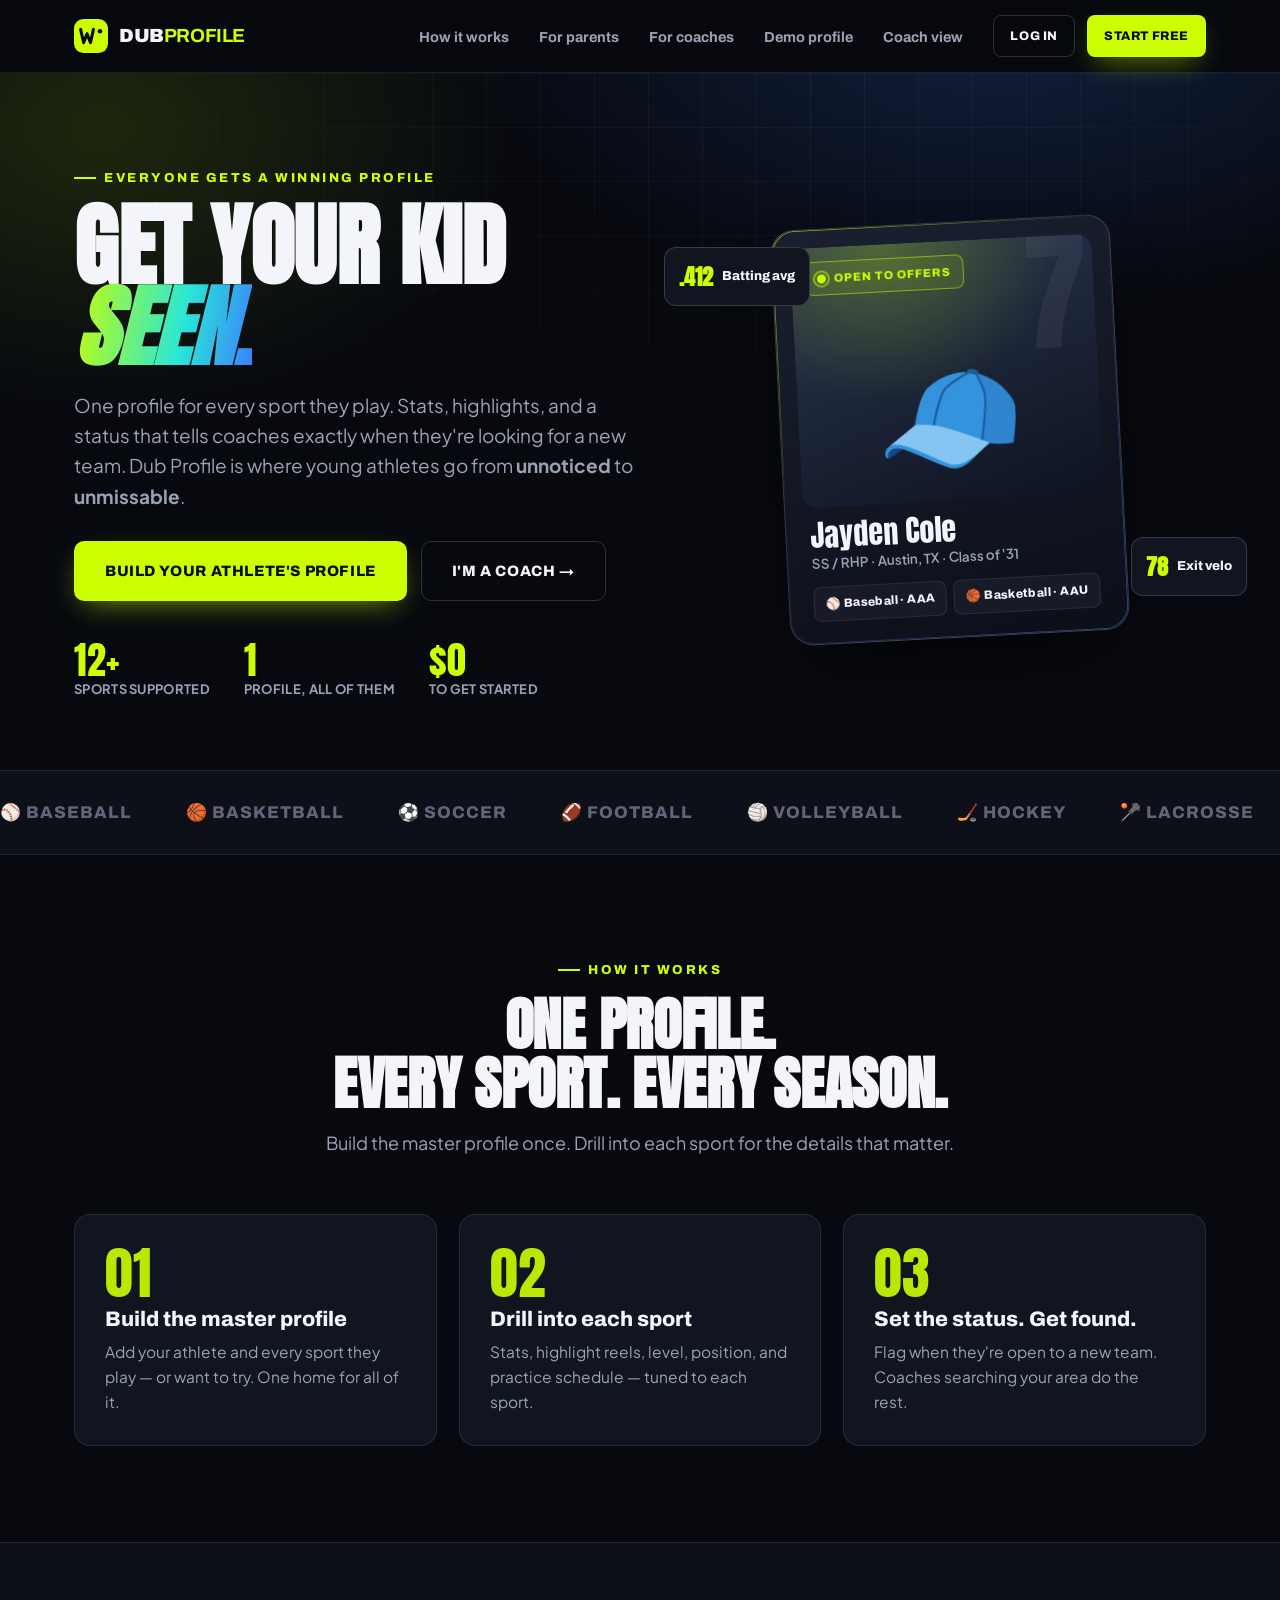
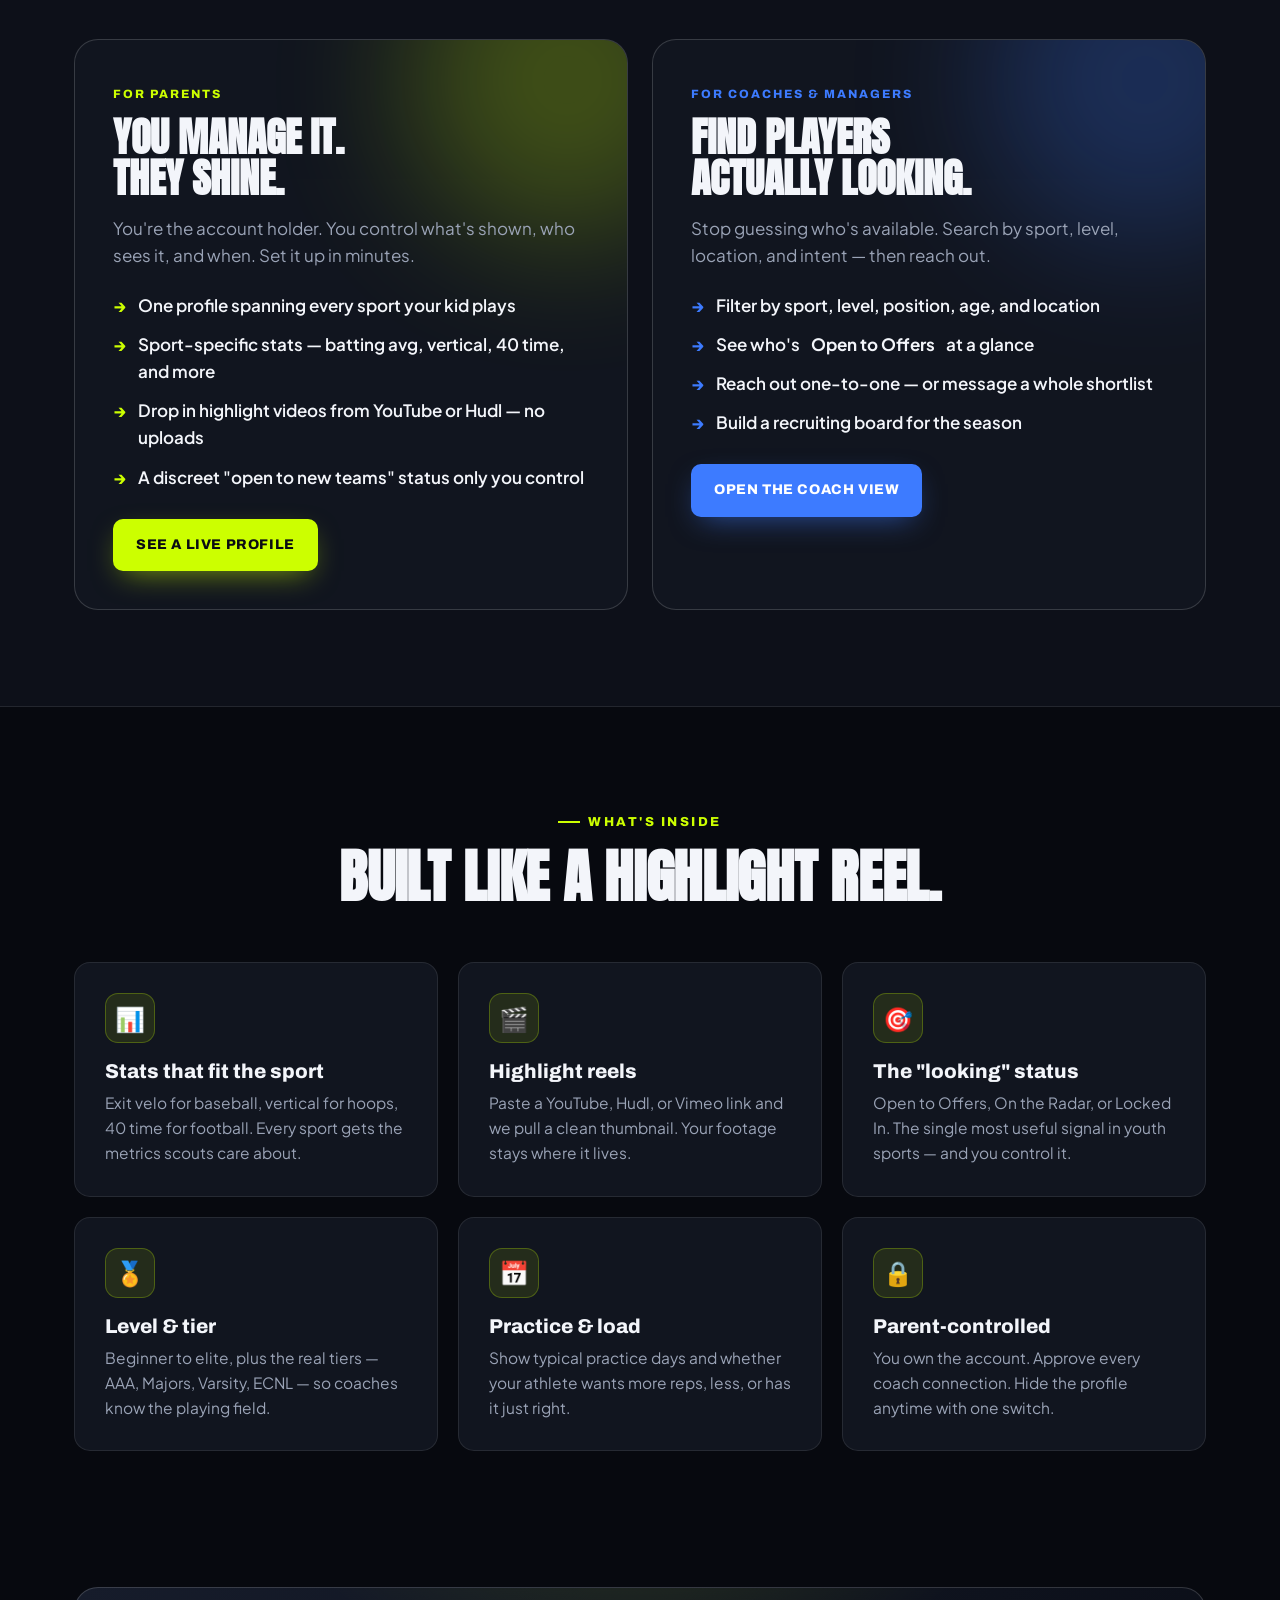
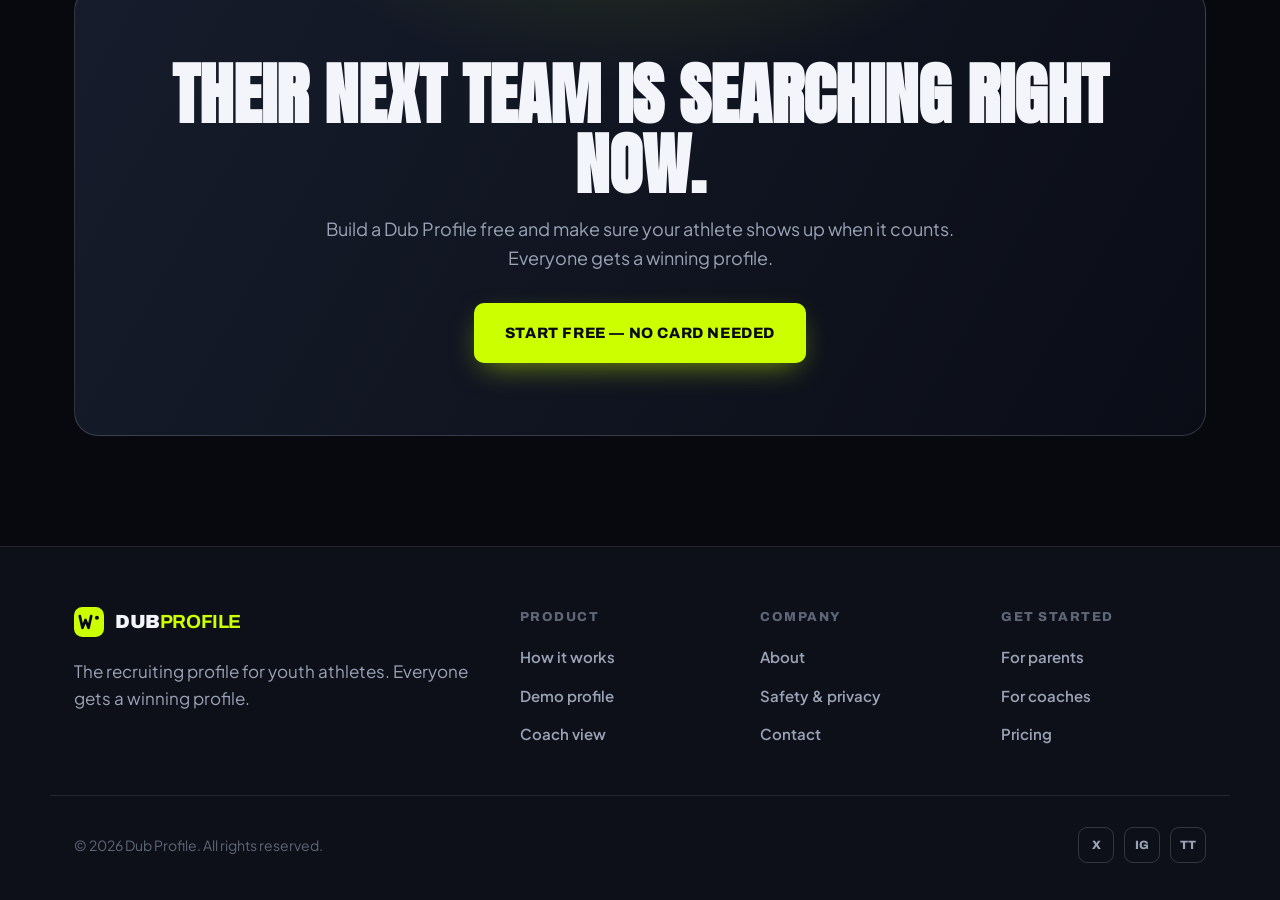
==== commit 5820f0c7: "Add working profile builder + brand tagline - New create.html: parents fill in a real form to build " ====
--- a/index.html
+++ b/index.html
@@ -42,7 +42,7 @@
           <li><a href="discover.html">Coach view</a></li>
           <li class="nav-cta-group">
             <a href="#" class="btn btn-ghost btn-sm">Log in</a>
-            <a href="#start" class="btn btn-primary btn-sm">Start free</a>
+            <a href="create.html" class="btn btn-primary btn-sm">Start free</a>
           </li>
         </ul>
       </nav>
@@ -55,7 +55,7 @@
       <div class="grid-overlay" aria-hidden="true"></div>
       <div class="container hero-grid">
         <div class="hero-copy" data-reveal>
-          <span class="eyebrow">LinkedIn for youth sports</span>
+          <span class="eyebrow">Everyone gets a winning profile</span>
           <h1>Get your kid <em class="grad-text">seen.</em></h1>
           <p class="lead">
             One profile for every sport they play. Stats, highlights, and a status that
@@ -63,7 +63,7 @@
             young athletes go from <strong>unnoticed</strong> to <strong>unmissable</strong>.
           </p>
           <div class="hero-actions" id="start">
-            <a href="athlete.html" class="btn btn-primary btn-lg">Build your athlete's profile</a>
+            <a href="create.html" class="btn btn-primary btn-lg">Build your athlete's profile</a>
             <a href="discover.html" class="btn btn-ghost btn-lg">I'm a coach →</a>
           </div>
           <div class="hero-stats">
@@ -181,8 +181,8 @@
       <div class="container">
         <div class="cta-card" data-reveal>
           <h2>Their next team is searching right now.</h2>
-          <p>Build a Dub Profile free and make sure your athlete shows up when it counts.</p>
-          <a href="athlete.html" class="btn btn-primary btn-lg">Start free — no card needed</a>
+          <p>Build a Dub Profile free and make sure your athlete shows up when it counts. Everyone gets a winning profile.</p>
+          <a href="create.html" class="btn btn-primary btn-lg">Start free — no card needed</a>
         </div>
       </div>
     </section>
@@ -192,7 +192,7 @@
     <div class="container footer-grid">
       <div class="footer-brand">
         <a href="index.html" class="brand"><span class="brand-mark" aria-hidden="true"><svg viewBox="0 0 36 36" width="30" height="30"><rect width="36" height="36" rx="10" fill="url(#gf)"/><path d="M7 11l3.2 14 3.6-9.4L17.4 25 20.6 11" fill="none" stroke="#07090f" stroke-width="3.2" stroke-linecap="round" stroke-linejoin="round"/><circle cx="27.5" cy="13" r="2.4" fill="#07090f"/><defs><linearGradient id="gf" x1="0" y1="0" x2="36" y2="36"><stop stop-color="#ccff00"/><stop offset="1" stop-color="#9fd000"/></linearGradient></defs></svg></span><span class="brand-name">DUB<b>PROFILE</b></span></a>
-        <p class="footer-tagline">The recruiting profile for youth athletes. One profile, every sport, get seen.</p>
+        <p class="footer-tagline">The recruiting profile for youth athletes. Everyone gets a winning profile.</p>
       </div>
       <nav class="footer-col" aria-label="Product"><h4>Product</h4><ul><li><a href="#how">How it works</a></li><li><a href="athlete.html">Demo profile</a></li><li><a href="discover.html">Coach view</a></li></ul></nav>
       <nav class="footer-col" aria-label="Company"><h4>Company</h4><ul><li><a href="#">About</a></li><li><a href="#">Safety &amp; privacy</a></li><li><a href="#">Contact</a></li></ul></nav>
--- a/styles.css
+++ b/styles.css
@@ -628,3 +628,28 @@
   .reel { grid-template-columns: 1fr; }
   body { font-size: 16px; }
 }
+
+/* ============================================================
+   PROFILE BUILDER (create.html)
+   ============================================================ */
+.builder { max-width: 840px; margin: 10px auto 90px; }
+.builder h1 { font-family: var(--display); font-size: clamp(34px,5.5vw,58px); text-transform: uppercase; line-height: .92; }
+.builder .hint { color: var(--muted); margin: 12px 0 0; }
+.builder-card { background: var(--panel); border: 1px solid var(--line); border-radius: var(--r); padding: 26px; margin-top: 22px; }
+.builder-card > h2 { font-family: var(--head); font-weight: 800; font-size: 20px; text-transform: uppercase; letter-spacing: .5px; margin: 0 0 6px; }
+.builder-card > .sub { color: var(--muted); font-size: 14.5px; margin: 0 0 6px; }
+.builder label { display: block; font-family: var(--head); font-weight: 700; font-size: 12.5px; text-transform: uppercase; letter-spacing: .5px; color: var(--muted); margin: 16px 0 7px; }
+.builder .grid2 { display: grid; grid-template-columns: 1fr 1fr; gap: 14px; }
+.builder .grid3 { display: grid; grid-template-columns: 1fr 1fr 1fr; gap: 14px; }
+.builder select.field { appearance: none; -webkit-appearance: none; background-image: linear-gradient(45deg, transparent 50%, var(--muted) 50%), linear-gradient(135deg, var(--muted) 50%, transparent 50%); background-position: calc(100% - 18px) center, calc(100% - 13px) center; background-size: 5px 5px, 5px 5px; background-repeat: no-repeat; padding-right: 36px; }
+.builder .checkbox { display: flex; align-items: center; gap: 10px; margin-top: 16px; font-family: var(--head); font-weight: 700; color: var(--ink); cursor: pointer; }
+.builder .checkbox input { width: 18px; height: 18px; accent-color: var(--volt); }
+.sport-block { border: 1px solid var(--line-2); border-radius: 14px; padding: 22px; margin-top: 16px; position: relative; background: var(--bg-2); }
+.sport-block .sb-head { display: flex; align-items: center; justify-content: space-between; gap: 10px; }
+.sport-block .sb-head h3 { font-family: var(--head); font-weight: 800; text-transform: uppercase; font-size: 15px; letter-spacing: .5px; color: var(--volt); margin: 0; }
+.sport-block .remove { background: none; border: 1px solid var(--line-2); color: var(--muted); cursor: pointer; font-size: 13px; font-weight: 700; border-radius: 8px; padding: 6px 11px; }
+.sport-block .remove:hover { border-color: var(--magenta); color: var(--magenta); }
+.builder-actions { display: flex; gap: 12px; margin-top: 26px; flex-wrap: wrap; align-items: center; }
+.builder-saved { display: none; background: rgba(204,255,0,.1); border: 1px solid rgba(204,255,0,.4); color: var(--volt); border-radius: 12px; padding: 16px 18px; margin-top: 20px; font-weight: 700; }
+.builder-saved.show { display: block; }
+@media (max-width: 680px) { .builder .grid2, .builder .grid3 { grid-template-columns: 1fr; } }
